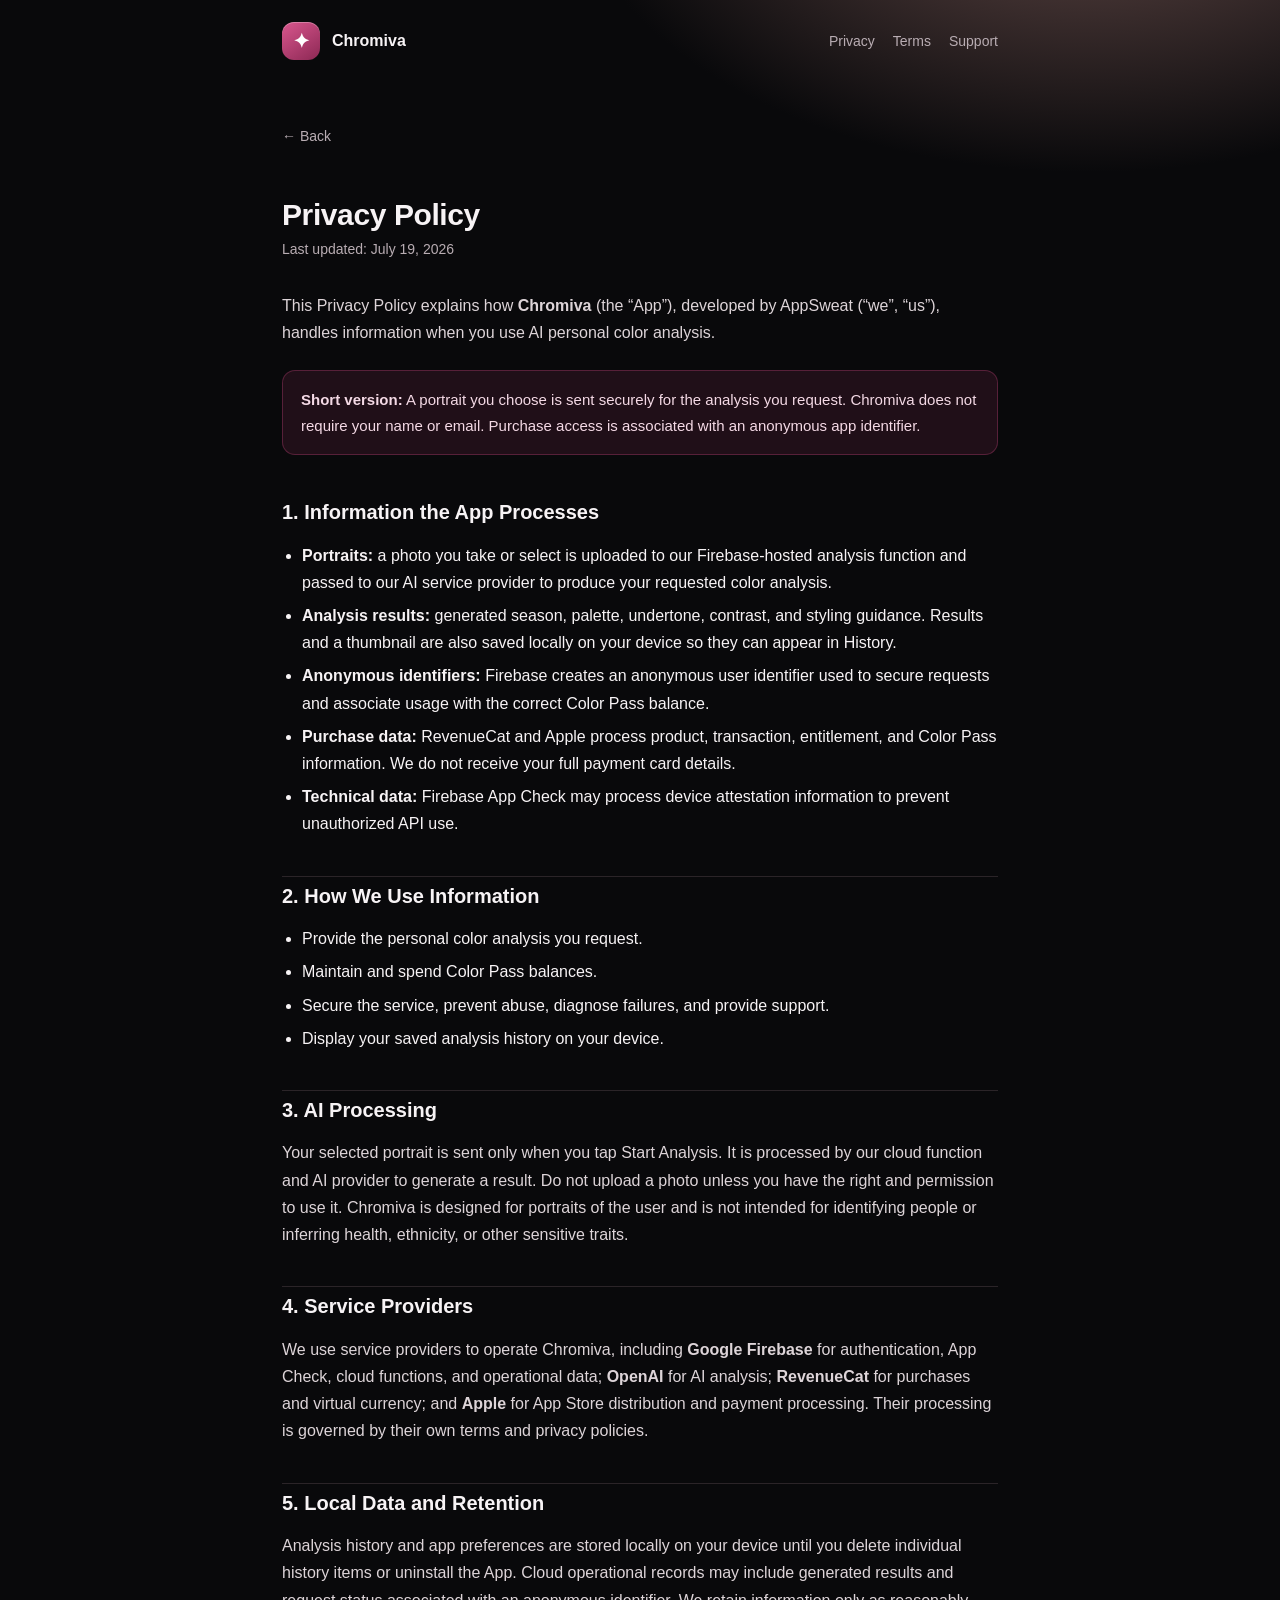
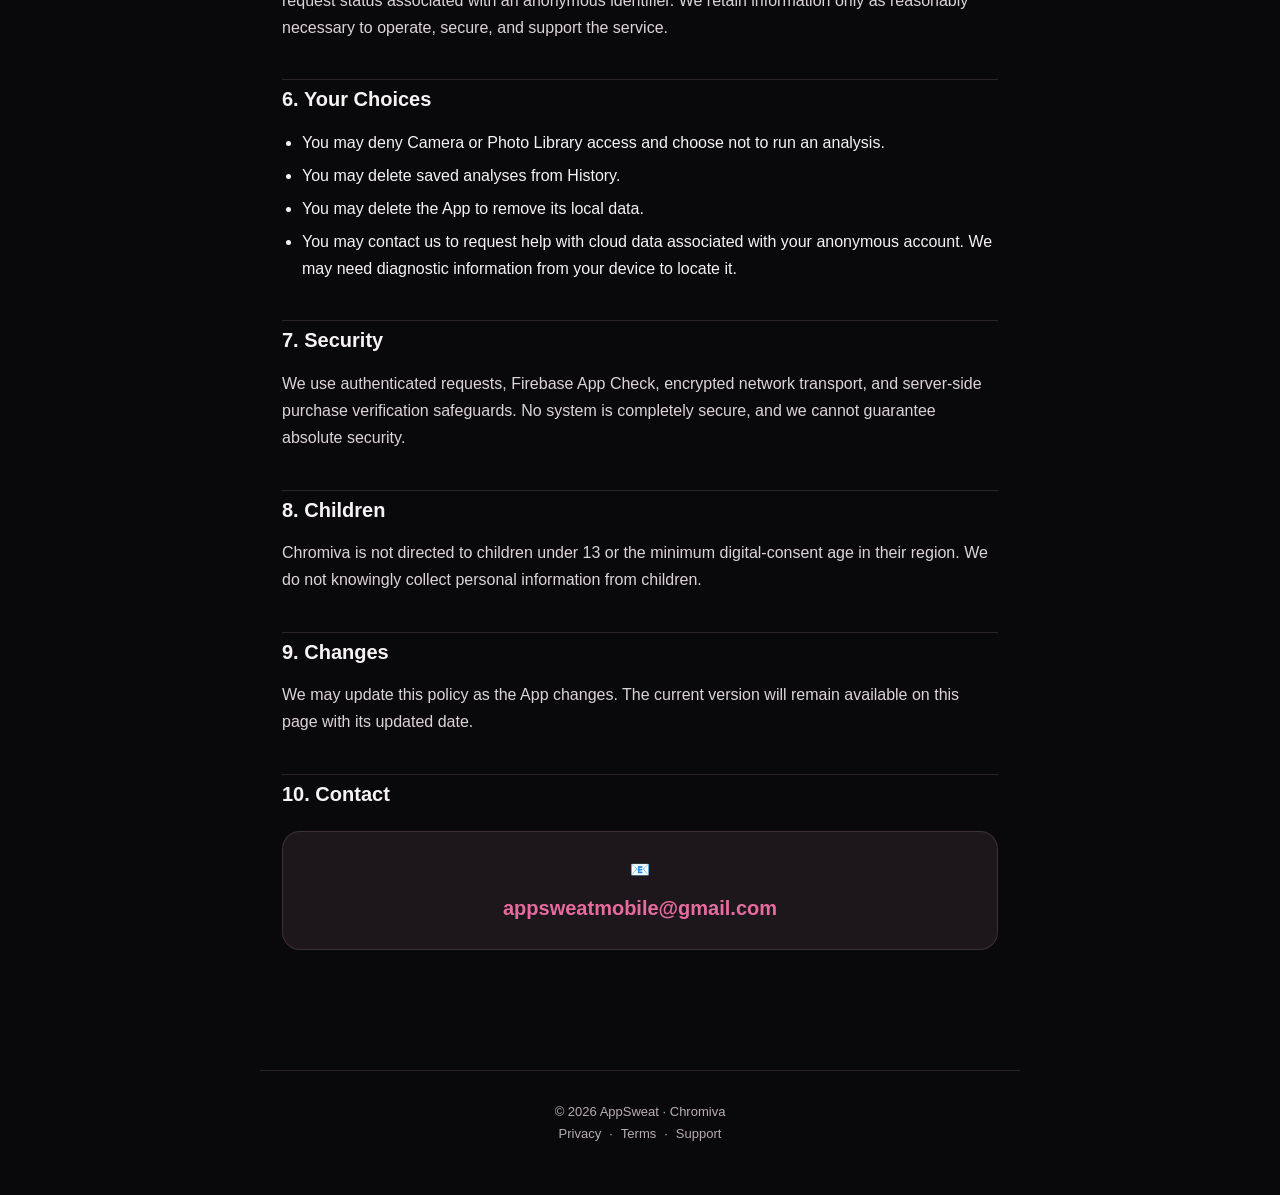
==== privacy.html @ e36d7033 "Add Chromiva legal and support site" ====
<!doctype html><html lang="en"><head><meta charset="utf-8"><meta name="viewport" content="width=device-width,initial-scale=1"><title>Privacy Policy — Chromiva</title><meta name="description" content="Privacy Policy for Chromiva AI Color Analysis."><link rel="stylesheet" href="style.css"></head><body>
<header class="topbar"><a class="brand" href="index.html"><span class="logo">✦</span><span>Chromiva</span></a><nav class="nav"><a href="privacy.html">Privacy</a><a href="terms.html">Terms</a><a href="support.html">Support</a></nav></header>
<main class="wrap doc"><a class="back" href="index.html">← Back</a><h1>Privacy Policy</h1><div class="updated">Last updated: July 19, 2026</div>
<p>This Privacy Policy explains how <strong>Chromiva</strong> (the “App”), developed by AppSweat (“we”, “us”), handles information when you use AI personal color analysis.</p>
<div class="callout"><strong>Short version:</strong> A portrait you choose is sent securely for the analysis you request. Chromiva does not require your name or email. Purchase access is associated with an anonymous app identifier.</div>
<h2>1. Information the App Processes</h2><ul><li><strong>Portraits:</strong> a photo you take or select is uploaded to our Firebase-hosted analysis function and passed to our AI service provider to produce your requested color analysis.</li><li><strong>Analysis results:</strong> generated season, palette, undertone, contrast, and styling guidance. Results and a thumbnail are also saved locally on your device so they can appear in History.</li><li><strong>Anonymous identifiers:</strong> Firebase creates an anonymous user identifier used to secure requests and associate usage with the correct Color Pass balance.</li><li><strong>Purchase data:</strong> RevenueCat and Apple process product, transaction, entitlement, and Color Pass information. We do not receive your full payment card details.</li><li><strong>Technical data:</strong> Firebase App Check may process device attestation information to prevent unauthorized API use.</li></ul>
<h2>2. How We Use Information</h2><ul><li>Provide the personal color analysis you request.</li><li>Maintain and spend Color Pass balances.</li><li>Secure the service, prevent abuse, diagnose failures, and provide support.</li><li>Display your saved analysis history on your device.</li></ul>
<h2>3. AI Processing</h2><p>Your selected portrait is sent only when you tap Start Analysis. It is processed by our cloud function and AI provider to generate a result. Do not upload a photo unless you have the right and permission to use it. Chromiva is designed for portraits of the user and is not intended for identifying people or inferring health, ethnicity, or other sensitive traits.</p>
<h2>4. Service Providers</h2><p>We use service providers to operate Chromiva, including <strong>Google Firebase</strong> for authentication, App Check, cloud functions, and operational data; <strong>OpenAI</strong> for AI analysis; <strong>RevenueCat</strong> for purchases and virtual currency; and <strong>Apple</strong> for App Store distribution and payment processing. Their processing is governed by their own terms and privacy policies.</p>
<h2>5. Local Data and Retention</h2><p>Analysis history and app preferences are stored locally on your device until you delete individual history items or uninstall the App. Cloud operational records may include generated results and request status associated with an anonymous identifier. We retain information only as reasonably necessary to operate, secure, and support the service.</p>
<h2>6. Your Choices</h2><ul><li>You may deny Camera or Photo Library access and choose not to run an analysis.</li><li>You may delete saved analyses from History.</li><li>You may delete the App to remove its local data.</li><li>You may contact us to request help with cloud data associated with your anonymous account. We may need diagnostic information from your device to locate it.</li></ul>
<h2>7. Security</h2><p>We use authenticated requests, Firebase App Check, encrypted network transport, and server-side purchase verification safeguards. No system is completely secure, and we cannot guarantee absolute security.</p>
<h2>8. Children</h2><p>Chromiva is not directed to children under 13 or the minimum digital-consent age in their region. We do not knowingly collect personal information from children.</p>
<h2>9. Changes</h2><p>We may update this policy as the App changes. The current version will remain available on this page with its updated date.</p>
<h2>10. Contact</h2><div class="contact-box"><div>📧</div><a class="mail" href="mailto:appsweatmobile@gmail.com?subject=Chromiva%20Privacy">appsweatmobile@gmail.com</a></div></main>
<footer><div>© <span id="y"></span> AppSweat · Chromiva</div><div><a href="privacy.html">Privacy</a>·<a href="terms.html">Terms</a>·<a href="support.html">Support</a></div></footer><script>document.getElementById('y').textContent=new Date().getFullYear()</script></body></html>
---- style.css ----
:root {
  --bg: #09090b;
  --bg-soft: #171114;
  --card: rgba(35, 27, 31, 0.82);
  --text: #f7f3f5;
  --muted: #b9adb3;
  --accent: #bd3f76;
  --accent-soft: rgba(189, 63, 118, 0.13);
  --border: rgba(235, 190, 209, 0.15);
  --radius: 18px;
}
* { box-sizing: border-box; }
html { scroll-behavior: smooth; }
body {
  margin: 0;
  font-family: -apple-system, BlinkMacSystemFont, "Segoe UI", Roboto, Helvetica, Arial, sans-serif;
  background: radial-gradient(1000px 600px at 85% -5%, #684d4b 0%, var(--bg) 52%);
  color: var(--text);
  line-height: 1.7;
  -webkit-font-smoothing: antialiased;
}
a { color: #e86b9f; text-decoration: none; }
a:hover { text-decoration: underline; }
.wrap { max-width: 760px; margin: 0 auto; padding: 40px 22px 80px; }
.topbar { display: flex; align-items: center; justify-content: space-between; padding: 22px; max-width: 760px; margin: 0 auto; }
.brand { display: flex; align-items: center; gap: 12px; font-weight: 700; color: var(--text); }
.brand:hover { text-decoration: none; }
.logo { width: 38px; height: 38px; border-radius: 12px; background: linear-gradient(145deg, #d9578e, #8c2854); display: grid; place-items: center; font-size: 20px; font-weight: 800; color: #fff; box-shadow: inset 0 1px rgba(255,255,255,.28); }
.nav a { color: var(--muted); margin-left: 18px; font-size: 14px; font-weight: 500; }
.nav a:hover { color: var(--text); text-decoration: none; }
.hero { text-align: center; padding: 60px 0 30px; }
.hero h1 { font-size: 42px; margin: 18px 0 10px; letter-spacing: -.7px; }
.hero p { color: var(--muted); font-size: 18px; max-width: 560px; margin: 0 auto; }
.hero .logo { width: 74px; height: 74px; border-radius: 22px; font-size: 36px; margin: 0 auto; }
.cards { display: grid; grid-template-columns: 1fr; gap: 16px; margin-top: 44px; }
@media (min-width: 640px) { .cards { grid-template-columns: repeat(3, 1fr); } }
.card { display: block; background: var(--card); backdrop-filter: blur(20px); border: 1px solid var(--border); border-radius: var(--radius); padding: 22px; transition: transform .15s ease, border-color .15s ease; }
.card:hover { transform: translateY(-3px); border-color: var(--accent); text-decoration: none; }
.card .ico { font-size: 26px; }
.card h3 { margin: 12px 0 6px; color: var(--text); font-size: 17px; }
.card p { margin: 0; color: var(--muted); font-size: 14px; }
h1, h2, h3 { line-height: 1.3; }
.doc h1 { font-size: 30px; margin-bottom: 4px; letter-spacing: -.4px; }
.updated { color: var(--muted); font-size: 14px; margin-bottom: 30px; }
.doc h2 { font-size: 20px; margin-top: 38px; padding-top: 6px; border-top: 1px solid var(--border); }
.doc h2:first-of-type { border-top: none; }
.doc ul { padding-left: 20px; }
.doc li { margin: 6px 0; }
.doc p { color: #ddd4d8; }
.callout { background: var(--accent-soft); border: 1px solid rgba(189,63,118,.35); border-radius: 13px; padding: 16px 18px; margin: 24px 0; color: #f4d9e5; font-size: 15px; }
.back { display: inline-block; margin-bottom: 26px; color: var(--muted); font-size: 14px; }
.contact-box { background: var(--card); border: 1px solid var(--border); border-radius: var(--radius); padding: 24px; margin-top: 24px; text-align: center; }
.contact-box .mail { font-size: 20px; font-weight: 600; display: inline-block; margin-top: 8px; }
footer { text-align: center; color: var(--muted); font-size: 13px; padding: 30px 22px 50px; border-top: 1px solid var(--border); max-width: 760px; margin: 40px auto 0; }
footer a { color: var(--muted); margin: 0 8px; }
@media (max-width: 520px) { .nav { display: none; } .hero { padding-top: 34px; } }
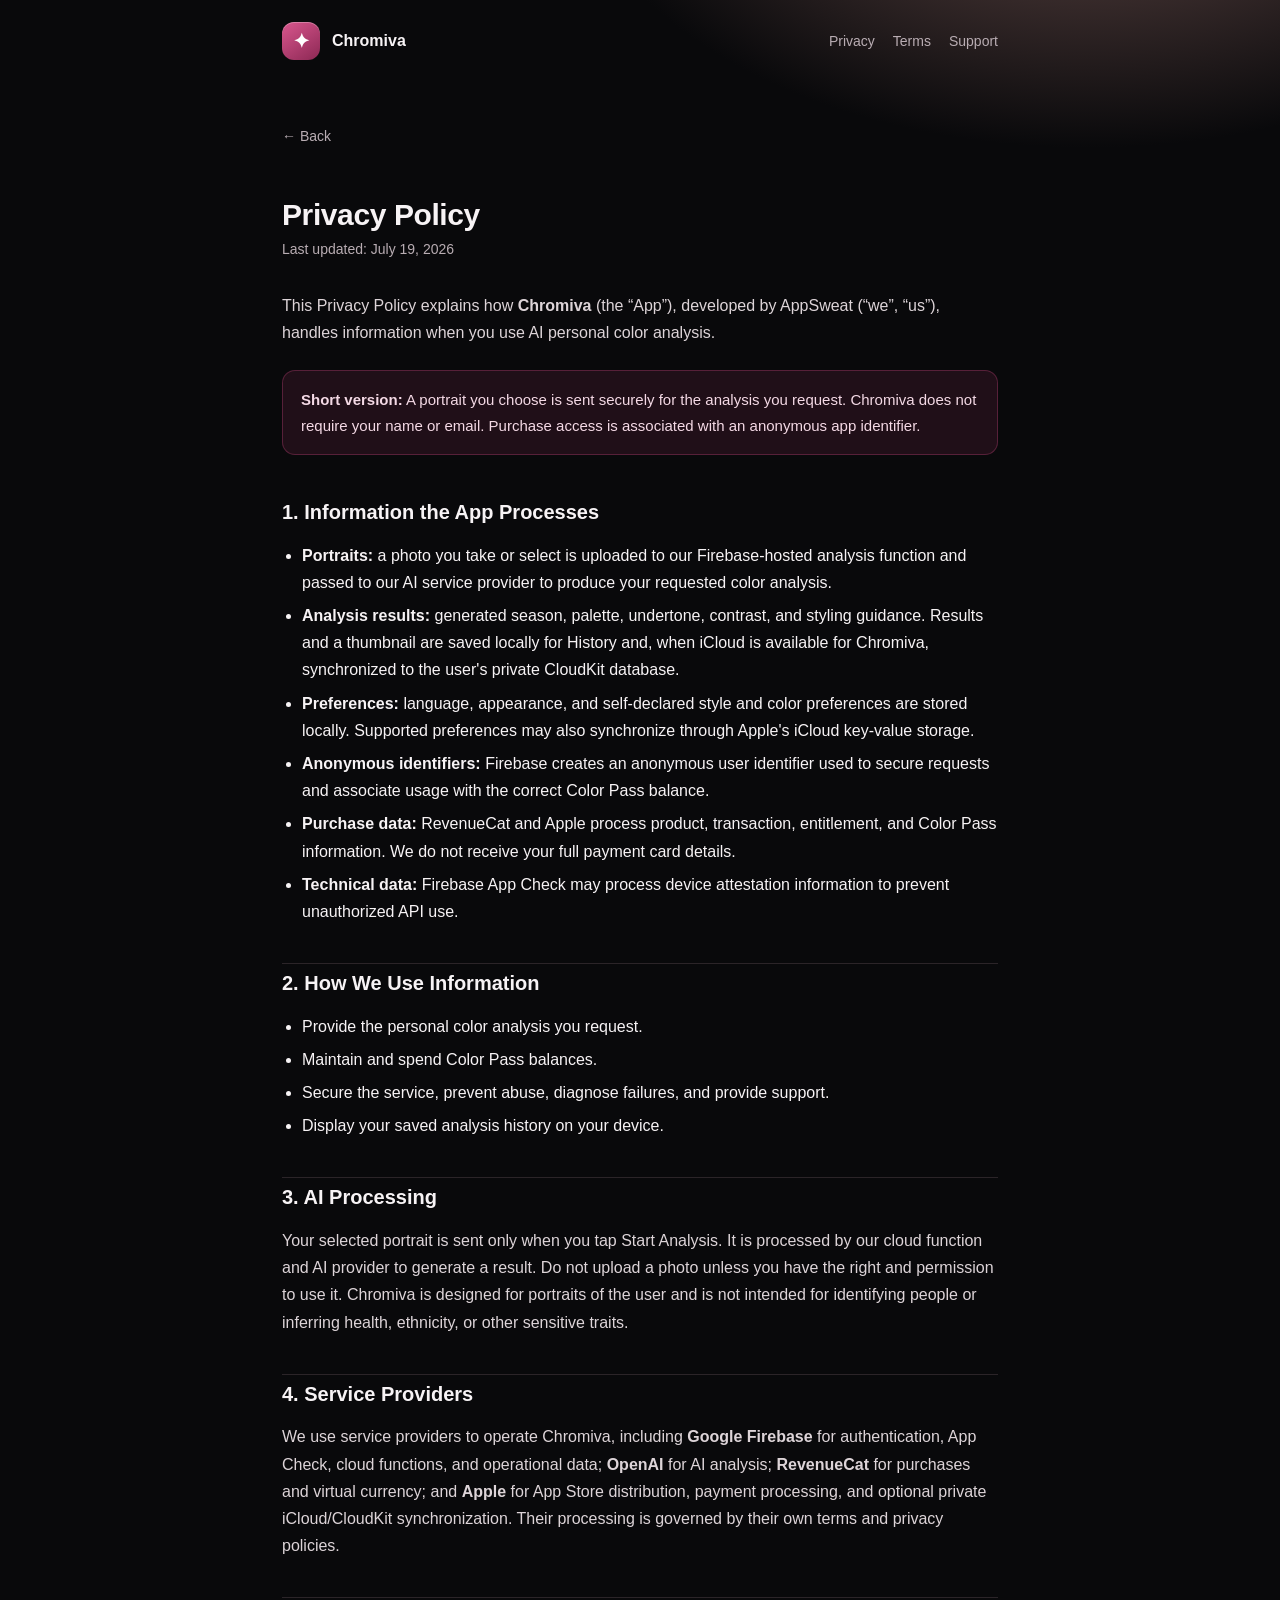
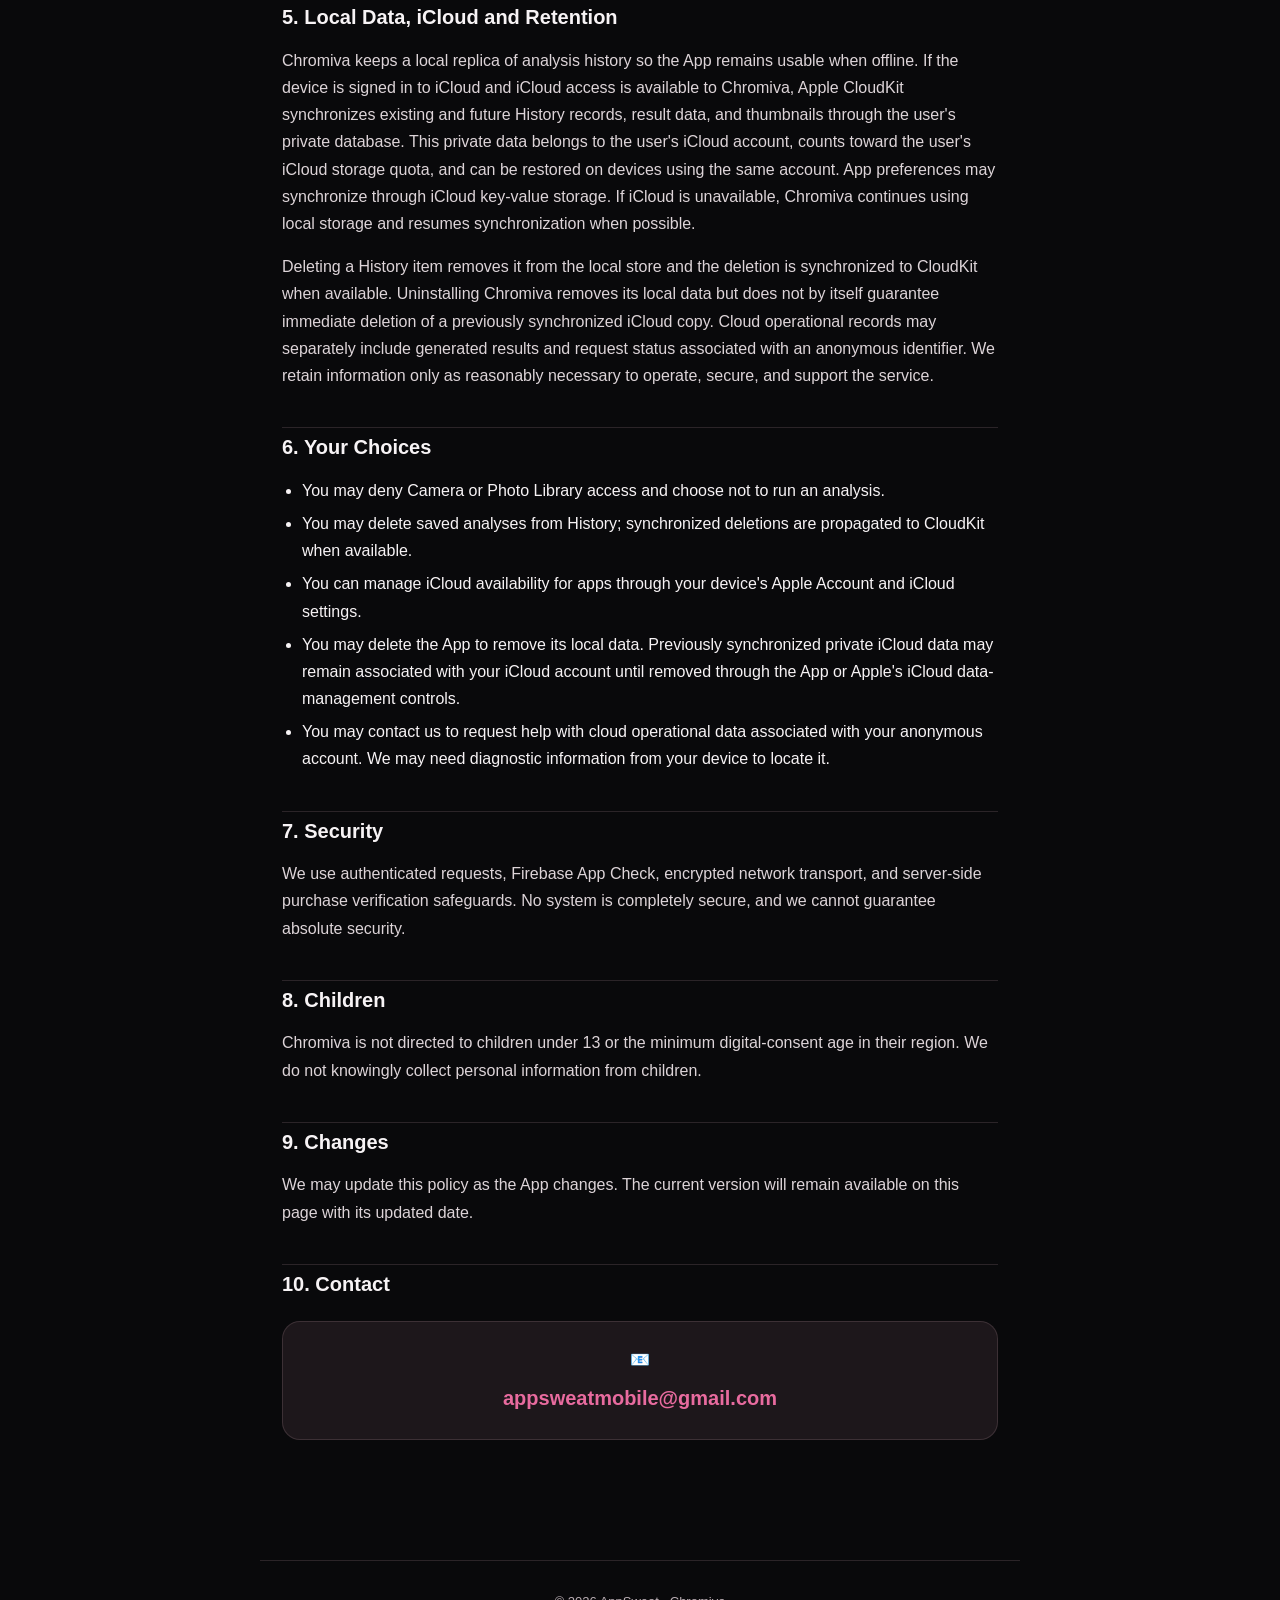
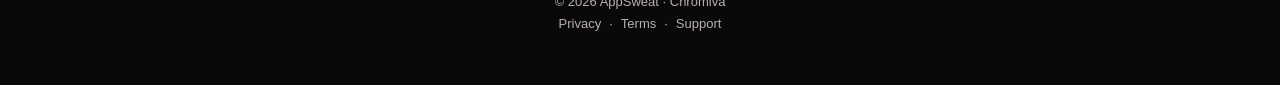
==== commit 28e05c5a: "docs: disclose private iCloud sync" ====
--- a/privacy.html
+++ b/privacy.html
@@ -3,15 +3,14 @@
 <main class="wrap doc"><a class="back" href="index.html">← Back</a><h1>Privacy Policy</h1><div class="updated">Last updated: July 19, 2026</div>
 <p>This Privacy Policy explains how <strong>Chromiva</strong> (the “App”), developed by AppSweat (“we”, “us”), handles information when you use AI personal color analysis.</p>
 <div class="callout"><strong>Short version:</strong> A portrait you choose is sent securely for the analysis you request. Chromiva does not require your name or email. Purchase access is associated with an anonymous app identifier.</div>
-<h2>1. Information the App Processes</h2><ul><li><strong>Portraits:</strong> a photo you take or select is uploaded to our Firebase-hosted analysis function and passed to our AI service provider to produce your requested color analysis.</li><li><strong>Analysis results:</strong> generated season, palette, undertone, contrast, and styling guidance. Results and a thumbnail are also saved locally on your device so they can appear in History.</li><li><strong>Anonymous identifiers:</strong> Firebase creates an anonymous user identifier used to secure requests and associate usage with the correct Color Pass balance.</li><li><strong>Purchase data:</strong> RevenueCat and Apple process product, transaction, entitlement, and Color Pass information. We do not receive your full payment card details.</li><li><strong>Technical data:</strong> Firebase App Check may process device attestation information to prevent unauthorized API use.</li></ul>
+<h2>1. Information the App Processes</h2><ul><li><strong>Portraits:</strong> a photo you take or select is uploaded to our Firebase-hosted analysis function and passed to our AI service provider to produce your requested color analysis.</li><li><strong>Analysis results:</strong> generated season, palette, undertone, contrast, and styling guidance. Results and a thumbnail are saved locally for History and, when iCloud is available for Chromiva, synchronized to the user's private CloudKit database.</li><li><strong>Preferences:</strong> language, appearance, and self-declared style and color preferences are stored locally. Supported preferences may also synchronize through Apple's iCloud key-value storage.</li><li><strong>Anonymous identifiers:</strong> Firebase creates an anonymous user identifier used to secure requests and associate usage with the correct Color Pass balance.</li><li><strong>Purchase data:</strong> RevenueCat and Apple process product, transaction, entitlement, and Color Pass information. We do not receive your full payment card details.</li><li><strong>Technical data:</strong> Firebase App Check may process device attestation information to prevent unauthorized API use.</li></ul>
 <h2>2. How We Use Information</h2><ul><li>Provide the personal color analysis you request.</li><li>Maintain and spend Color Pass balances.</li><li>Secure the service, prevent abuse, diagnose failures, and provide support.</li><li>Display your saved analysis history on your device.</li></ul>
 <h2>3. AI Processing</h2><p>Your selected portrait is sent only when you tap Start Analysis. It is processed by our cloud function and AI provider to generate a result. Do not upload a photo unless you have the right and permission to use it. Chromiva is designed for portraits of the user and is not intended for identifying people or inferring health, ethnicity, or other sensitive traits.</p>
-<h2>4. Service Providers</h2><p>We use service providers to operate Chromiva, including <strong>Google Firebase</strong> for authentication, App Check, cloud functions, and operational data; <strong>OpenAI</strong> for AI analysis; <strong>RevenueCat</strong> for purchases and virtual currency; and <strong>Apple</strong> for App Store distribution and payment processing. Their processing is governed by their own terms and privacy policies.</p>
-<h2>5. Local Data and Retention</h2><p>Analysis history and app preferences are stored locally on your device until you delete individual history items or uninstall the App. Cloud operational records may include generated results and request status associated with an anonymous identifier. We retain information only as reasonably necessary to operate, secure, and support the service.</p>
-<h2>6. Your Choices</h2><ul><li>You may deny Camera or Photo Library access and choose not to run an analysis.</li><li>You may delete saved analyses from History.</li><li>You may delete the App to remove its local data.</li><li>You may contact us to request help with cloud data associated with your anonymous account. We may need diagnostic information from your device to locate it.</li></ul>
+<h2>4. Service Providers</h2><p>We use service providers to operate Chromiva, including <strong>Google Firebase</strong> for authentication, App Check, cloud functions, and operational data; <strong>OpenAI</strong> for AI analysis; <strong>RevenueCat</strong> for purchases and virtual currency; and <strong>Apple</strong> for App Store distribution, payment processing, and optional private iCloud/CloudKit synchronization. Their processing is governed by their own terms and privacy policies.</p>
+<h2>5. Local Data, iCloud and Retention</h2><p>Chromiva keeps a local replica of analysis history so the App remains usable when offline. If the device is signed in to iCloud and iCloud access is available to Chromiva, Apple CloudKit synchronizes existing and future History records, result data, and thumbnails through the user's private database. This private data belongs to the user's iCloud account, counts toward the user's iCloud storage quota, and can be restored on devices using the same account. App preferences may synchronize through iCloud key-value storage. If iCloud is unavailable, Chromiva continues using local storage and resumes synchronization when possible.</p><p>Deleting a History item removes it from the local store and the deletion is synchronized to CloudKit when available. Uninstalling Chromiva removes its local data but does not by itself guarantee immediate deletion of a previously synchronized iCloud copy. Cloud operational records may separately include generated results and request status associated with an anonymous identifier. We retain information only as reasonably necessary to operate, secure, and support the service.</p>
+<h2>6. Your Choices</h2><ul><li>You may deny Camera or Photo Library access and choose not to run an analysis.</li><li>You may delete saved analyses from History; synchronized deletions are propagated to CloudKit when available.</li><li>You can manage iCloud availability for apps through your device's Apple Account and iCloud settings.</li><li>You may delete the App to remove its local data. Previously synchronized private iCloud data may remain associated with your iCloud account until removed through the App or Apple's iCloud data-management controls.</li><li>You may contact us to request help with cloud operational data associated with your anonymous account. We may need diagnostic information from your device to locate it.</li></ul>
 <h2>7. Security</h2><p>We use authenticated requests, Firebase App Check, encrypted network transport, and server-side purchase verification safeguards. No system is completely secure, and we cannot guarantee absolute security.</p>
 <h2>8. Children</h2><p>Chromiva is not directed to children under 13 or the minimum digital-consent age in their region. We do not knowingly collect personal information from children.</p>
 <h2>9. Changes</h2><p>We may update this policy as the App changes. The current version will remain available on this page with its updated date.</p>
 <h2>10. Contact</h2><div class="contact-box"><div>📧</div><a class="mail" href="mailto:appsweatmobile@gmail.com?subject=Chromiva%20Privacy">appsweatmobile@gmail.com</a></div></main>
 <footer><div>© <span id="y"></span> AppSweat · Chromiva</div><div><a href="privacy.html">Privacy</a>·<a href="terms.html">Terms</a>·<a href="support.html">Support</a></div></footer><script>document.getElementById('y').textContent=new Date().getFullYear()</script></body></html>
-
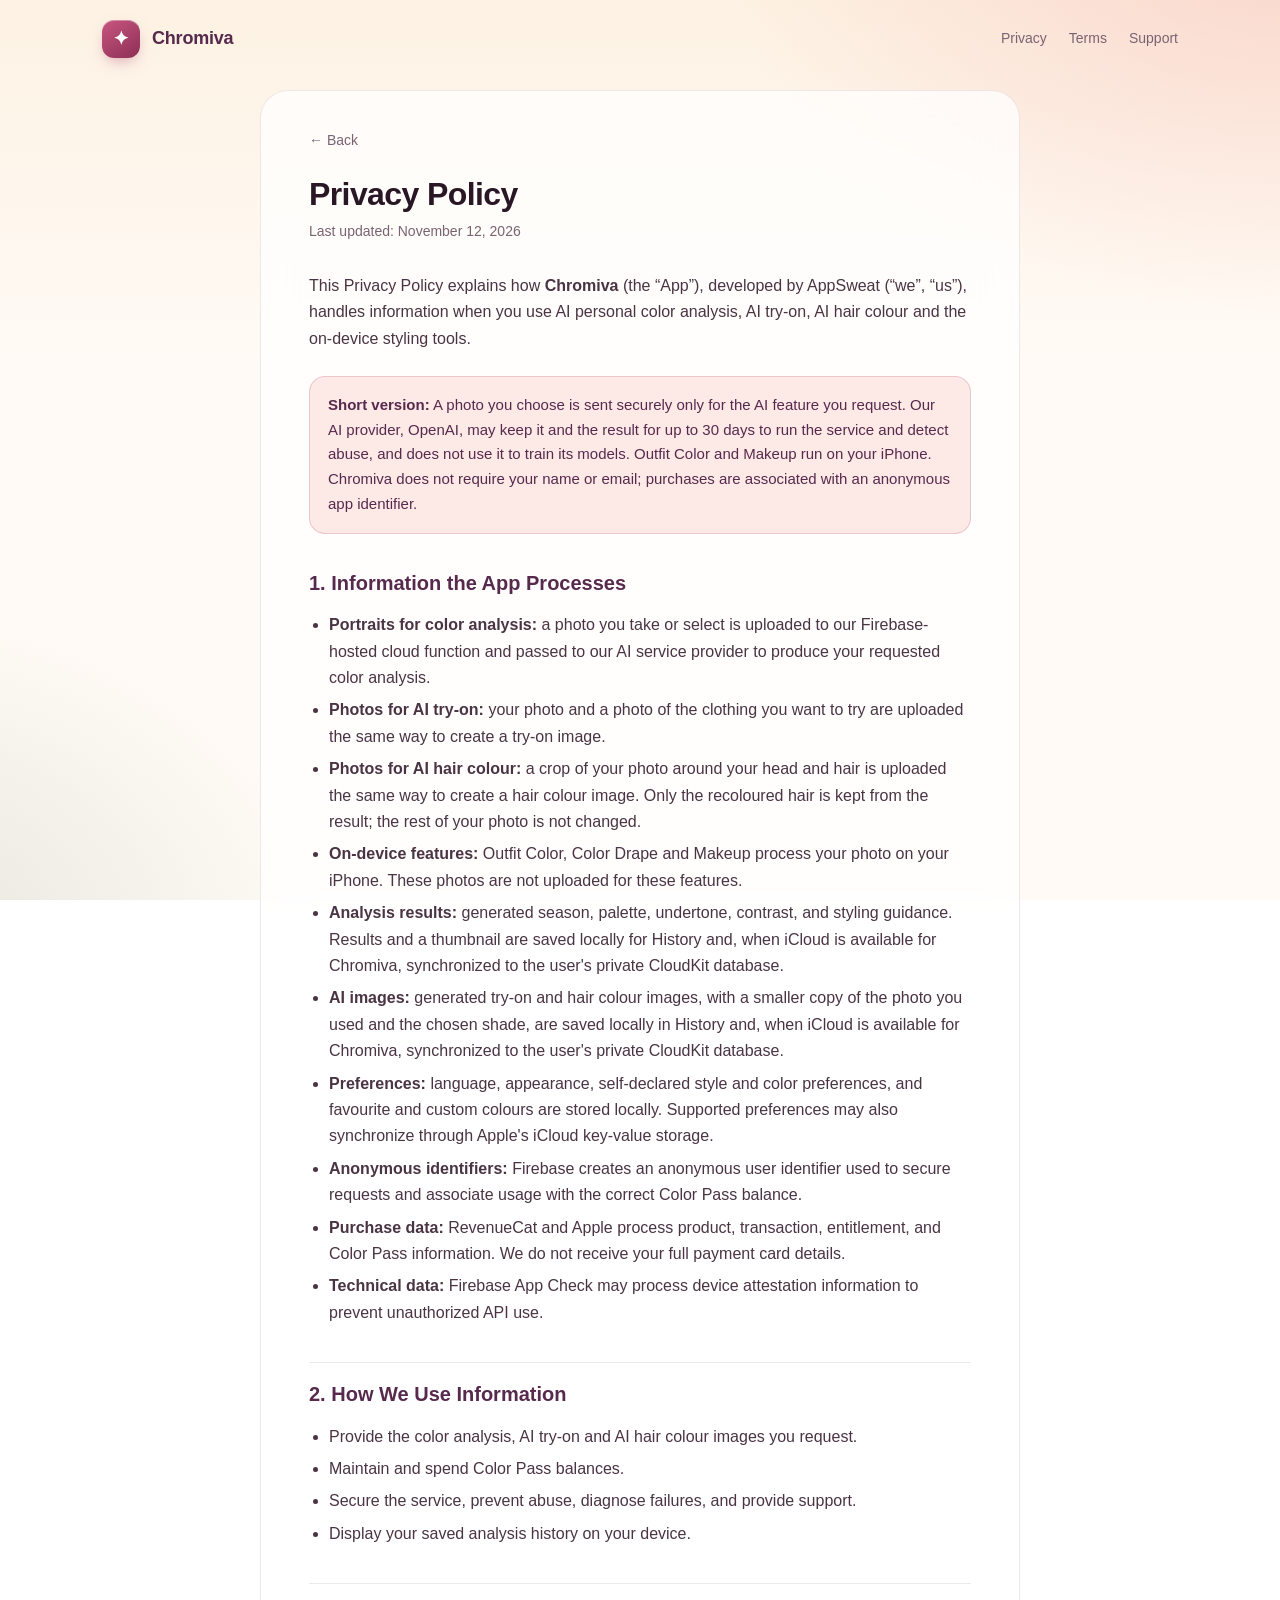
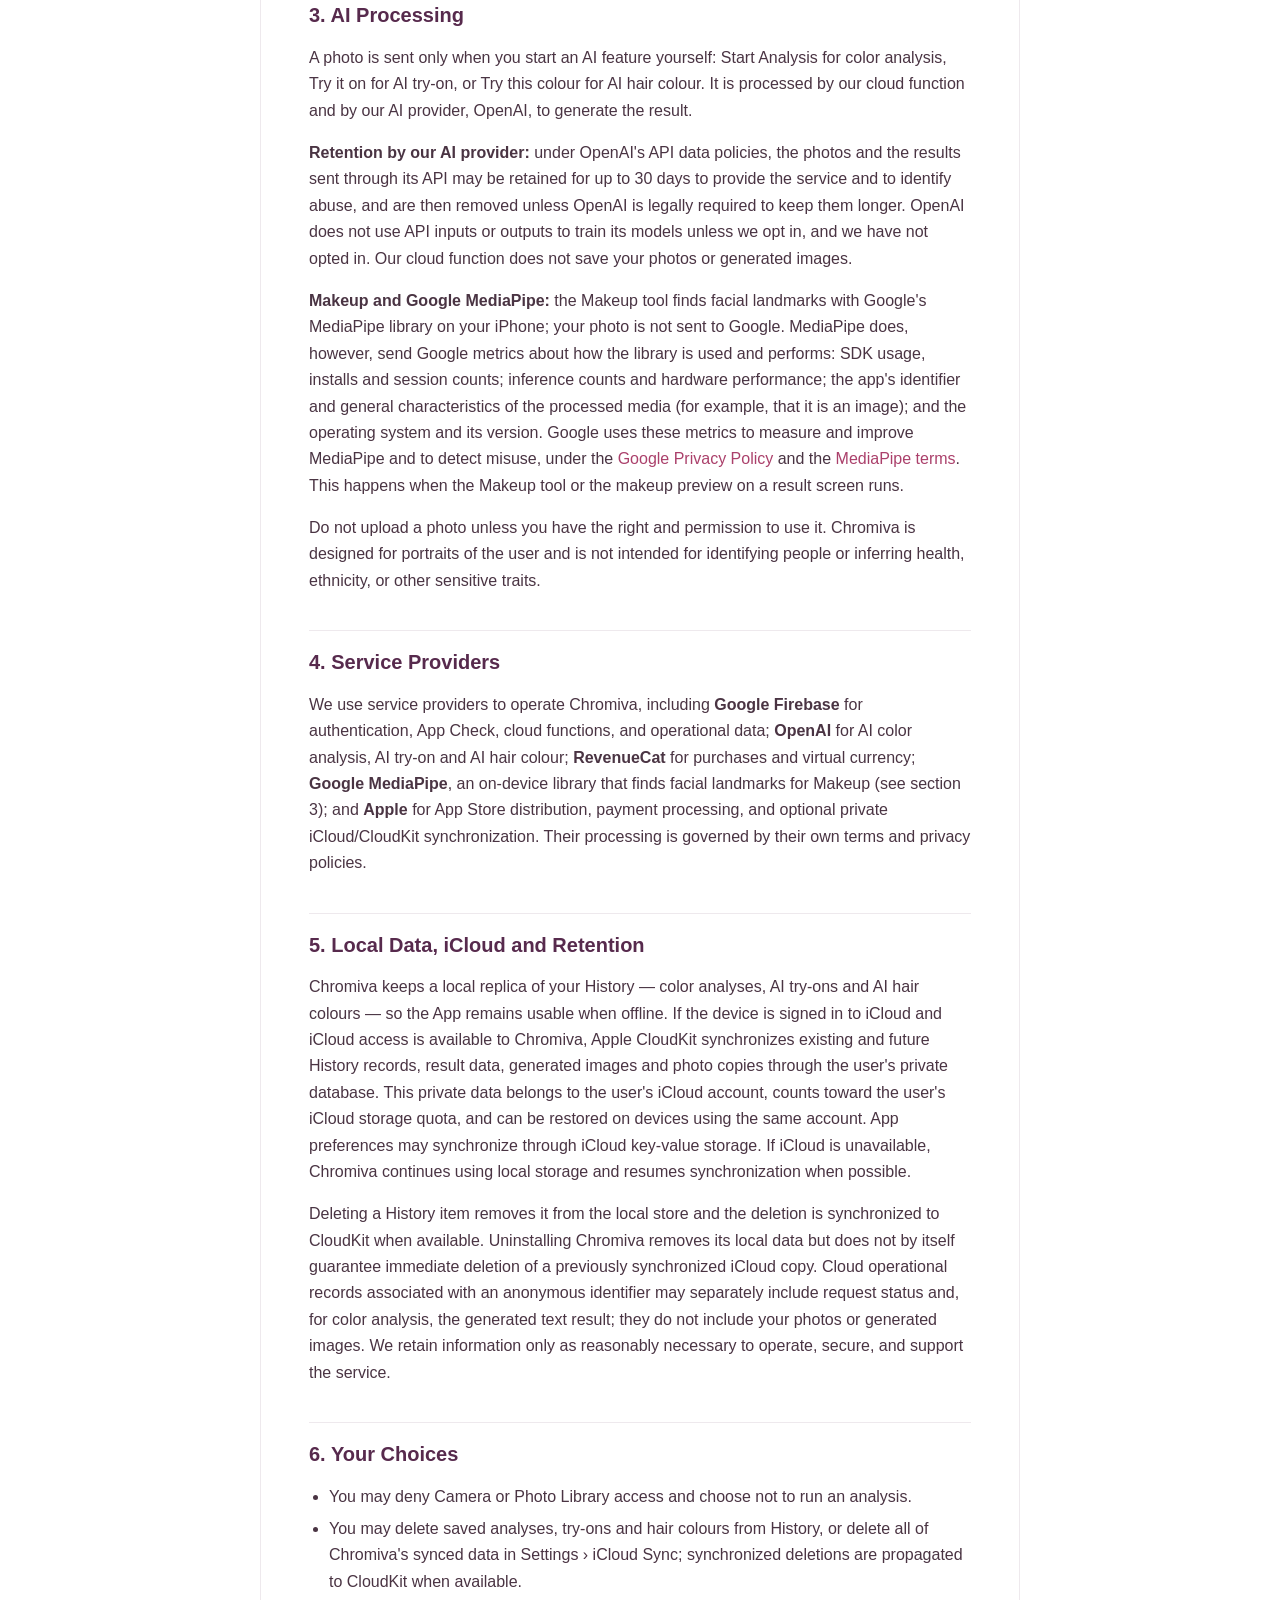
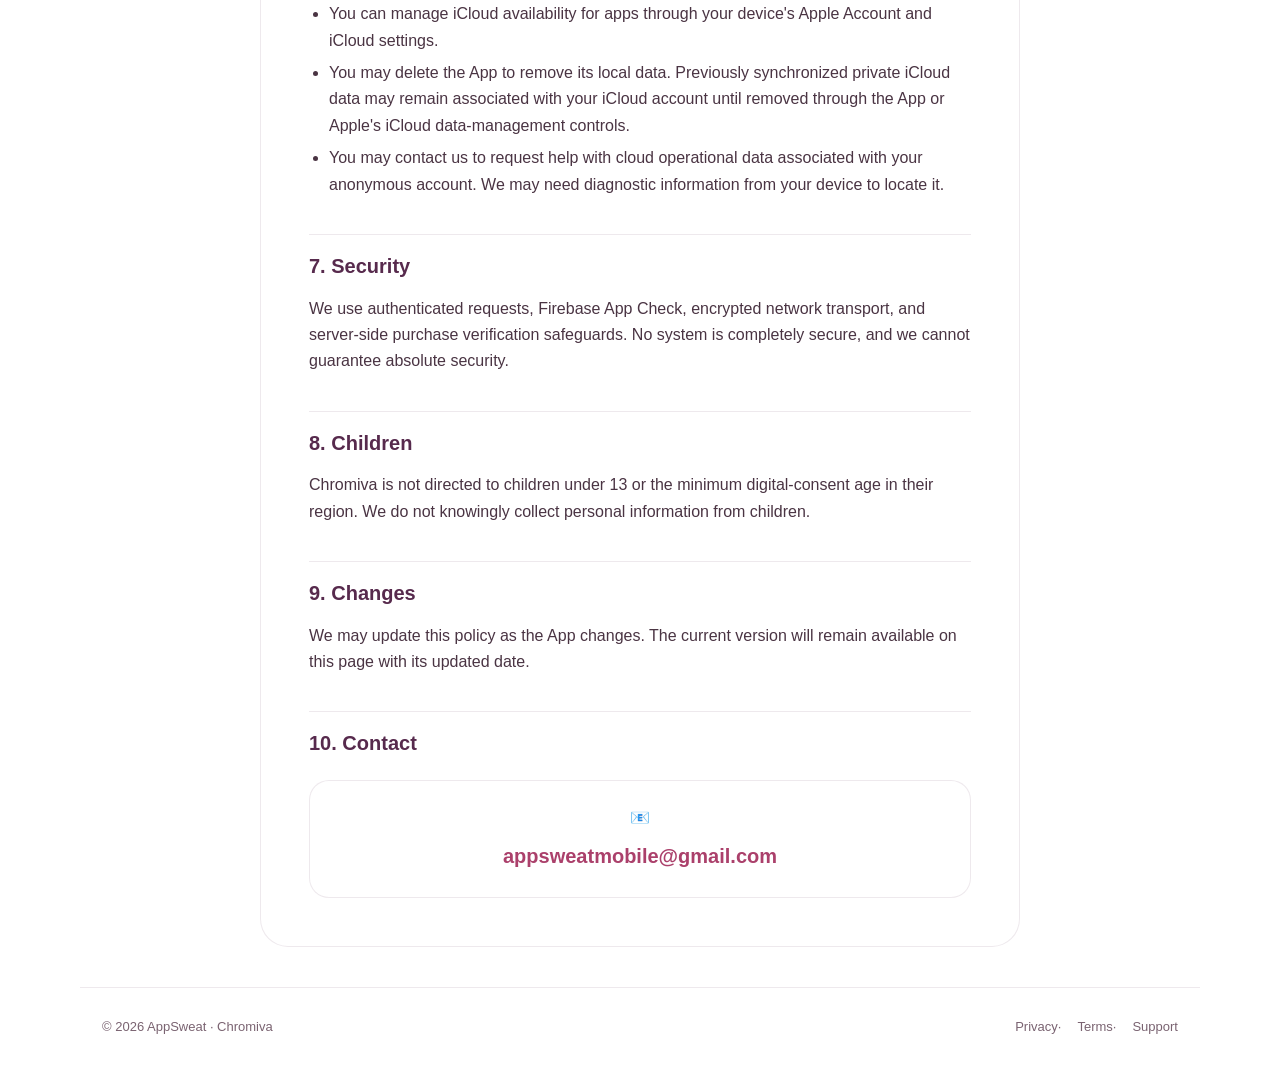
==== commit dd6e4012: "Redesign site with light theme and app screenshots Home page now showcases the 8 App Store screensho" ====
--- a/privacy.html
+++ b/privacy.html
@@ -1,14 +1,14 @@
-<!doctype html><html lang="en"><head><meta charset="utf-8"><meta name="viewport" content="width=device-width,initial-scale=1"><title>Privacy Policy — Chromiva</title><meta name="description" content="Privacy Policy for Chromiva AI Color Analysis."><link rel="stylesheet" href="style.css"></head><body>
+<!doctype html><html lang="en"><head><meta charset="utf-8"><meta name="viewport" content="width=device-width,initial-scale=1"><title>Privacy Policy — Chromiva</title><meta name="description" content="Privacy Policy for Chromiva AI Color Analysis, AI try-on and AI hair colour."><link rel="stylesheet" href="style.css"></head><body>
 <header class="topbar"><a class="brand" href="index.html"><span class="logo">✦</span><span>Chromiva</span></a><nav class="nav"><a href="privacy.html">Privacy</a><a href="terms.html">Terms</a><a href="support.html">Support</a></nav></header>
-<main class="wrap doc"><a class="back" href="index.html">← Back</a><h1>Privacy Policy</h1><div class="updated">Last updated: July 19, 2026</div>
-<p>This Privacy Policy explains how <strong>Chromiva</strong> (the “App”), developed by AppSweat (“we”, “us”), handles information when you use AI personal color analysis.</p>
-<div class="callout"><strong>Short version:</strong> A portrait you choose is sent securely for the analysis you request. Chromiva does not require your name or email. Purchase access is associated with an anonymous app identifier.</div>
-<h2>1. Information the App Processes</h2><ul><li><strong>Portraits:</strong> a photo you take or select is uploaded to our Firebase-hosted analysis function and passed to our AI service provider to produce your requested color analysis.</li><li><strong>Analysis results:</strong> generated season, palette, undertone, contrast, and styling guidance. Results and a thumbnail are saved locally for History and, when iCloud is available for Chromiva, synchronized to the user's private CloudKit database.</li><li><strong>Preferences:</strong> language, appearance, and self-declared style and color preferences are stored locally. Supported preferences may also synchronize through Apple's iCloud key-value storage.</li><li><strong>Anonymous identifiers:</strong> Firebase creates an anonymous user identifier used to secure requests and associate usage with the correct Color Pass balance.</li><li><strong>Purchase data:</strong> RevenueCat and Apple process product, transaction, entitlement, and Color Pass information. We do not receive your full payment card details.</li><li><strong>Technical data:</strong> Firebase App Check may process device attestation information to prevent unauthorized API use.</li></ul>
-<h2>2. How We Use Information</h2><ul><li>Provide the personal color analysis you request.</li><li>Maintain and spend Color Pass balances.</li><li>Secure the service, prevent abuse, diagnose failures, and provide support.</li><li>Display your saved analysis history on your device.</li></ul>
-<h2>3. AI Processing</h2><p>Your selected portrait is sent only when you tap Start Analysis. It is processed by our cloud function and AI provider to generate a result. Do not upload a photo unless you have the right and permission to use it. Chromiva is designed for portraits of the user and is not intended for identifying people or inferring health, ethnicity, or other sensitive traits.</p>
-<h2>4. Service Providers</h2><p>We use service providers to operate Chromiva, including <strong>Google Firebase</strong> for authentication, App Check, cloud functions, and operational data; <strong>OpenAI</strong> for AI analysis; <strong>RevenueCat</strong> for purchases and virtual currency; and <strong>Apple</strong> for App Store distribution, payment processing, and optional private iCloud/CloudKit synchronization. Their processing is governed by their own terms and privacy policies.</p>
-<h2>5. Local Data, iCloud and Retention</h2><p>Chromiva keeps a local replica of analysis history so the App remains usable when offline. If the device is signed in to iCloud and iCloud access is available to Chromiva, Apple CloudKit synchronizes existing and future History records, result data, and thumbnails through the user's private database. This private data belongs to the user's iCloud account, counts toward the user's iCloud storage quota, and can be restored on devices using the same account. App preferences may synchronize through iCloud key-value storage. If iCloud is unavailable, Chromiva continues using local storage and resumes synchronization when possible.</p><p>Deleting a History item removes it from the local store and the deletion is synchronized to CloudKit when available. Uninstalling Chromiva removes its local data but does not by itself guarantee immediate deletion of a previously synchronized iCloud copy. Cloud operational records may separately include generated results and request status associated with an anonymous identifier. We retain information only as reasonably necessary to operate, secure, and support the service.</p>
-<h2>6. Your Choices</h2><ul><li>You may deny Camera or Photo Library access and choose not to run an analysis.</li><li>You may delete saved analyses from History; synchronized deletions are propagated to CloudKit when available.</li><li>You can manage iCloud availability for apps through your device's Apple Account and iCloud settings.</li><li>You may delete the App to remove its local data. Previously synchronized private iCloud data may remain associated with your iCloud account until removed through the App or Apple's iCloud data-management controls.</li><li>You may contact us to request help with cloud operational data associated with your anonymous account. We may need diagnostic information from your device to locate it.</li></ul>
+<main class="wrap doc"><a class="back" href="index.html">← Back</a><h1>Privacy Policy</h1><div class="updated">Last updated: November 12, 2026</div>
+<p>This Privacy Policy explains how <strong>Chromiva</strong> (the “App”), developed by AppSweat (“we”, “us”), handles information when you use AI personal color analysis, AI try-on, AI hair colour and the on-device styling tools.</p>
+<div class="callout"><strong>Short version:</strong> A photo you choose is sent securely only for the AI feature you request. Our AI provider, OpenAI, may keep it and the result for up to 30 days to run the service and detect abuse, and does not use it to train its models. Outfit Color and Makeup run on your iPhone. Chromiva does not require your name or email; purchases are associated with an anonymous app identifier.</div>
+<h2>1. Information the App Processes</h2><ul><li><strong>Portraits for color analysis:</strong> a photo you take or select is uploaded to our Firebase-hosted cloud function and passed to our AI service provider to produce your requested color analysis.</li><li><strong>Photos for AI try-on:</strong> your photo and a photo of the clothing you want to try are uploaded the same way to create a try-on image.</li><li><strong>Photos for AI hair colour:</strong> a crop of your photo around your head and hair is uploaded the same way to create a hair colour image. Only the recoloured hair is kept from the result; the rest of your photo is not changed.</li><li><strong>On-device features:</strong> Outfit Color, Color Drape and Makeup process your photo on your iPhone. These photos are not uploaded for these features.</li><li><strong>Analysis results:</strong> generated season, palette, undertone, contrast, and styling guidance. Results and a thumbnail are saved locally for History and, when iCloud is available for Chromiva, synchronized to the user's private CloudKit database.</li><li><strong>AI images:</strong> generated try-on and hair colour images, with a smaller copy of the photo you used and the chosen shade, are saved locally in History and, when iCloud is available for Chromiva, synchronized to the user's private CloudKit database.</li><li><strong>Preferences:</strong> language, appearance, self-declared style and color preferences, and favourite and custom colours are stored locally. Supported preferences may also synchronize through Apple's iCloud key-value storage.</li><li><strong>Anonymous identifiers:</strong> Firebase creates an anonymous user identifier used to secure requests and associate usage with the correct Color Pass balance.</li><li><strong>Purchase data:</strong> RevenueCat and Apple process product, transaction, entitlement, and Color Pass information. We do not receive your full payment card details.</li><li><strong>Technical data:</strong> Firebase App Check may process device attestation information to prevent unauthorized API use.</li></ul>
+<h2>2. How We Use Information</h2><ul><li>Provide the color analysis, AI try-on and AI hair colour images you request.</li><li>Maintain and spend Color Pass balances.</li><li>Secure the service, prevent abuse, diagnose failures, and provide support.</li><li>Display your saved analysis history on your device.</li></ul>
+<h2>3. AI Processing</h2><p>A photo is sent only when you start an AI feature yourself: Start Analysis for color analysis, Try it on for AI try-on, or Try this colour for AI hair colour. It is processed by our cloud function and by our AI provider, OpenAI, to generate the result.</p><p><strong>Retention by our AI provider:</strong> under OpenAI's API data policies, the photos and the results sent through its API may be retained for up to 30 days to provide the service and to identify abuse, and are then removed unless OpenAI is legally required to keep them longer. OpenAI does not use API inputs or outputs to train its models unless we opt in, and we have not opted in. Our cloud function does not save your photos or generated images.</p><p><strong>Makeup and Google MediaPipe:</strong> the Makeup tool finds facial landmarks with Google's MediaPipe library on your iPhone; your photo is not sent to Google. MediaPipe does, however, send Google metrics about how the library is used and performs: SDK usage, installs and session counts; inference counts and hardware performance; the app's identifier and general characteristics of the processed media (for example, that it is an image); and the operating system and its version. Google uses these metrics to measure and improve MediaPipe and to detect misuse, under the <a href="https://policies.google.com/privacy">Google Privacy Policy</a> and the <a href="https://ai.google.dev/edge/mediapipe/legal/tos">MediaPipe terms</a>. This happens when the Makeup tool or the makeup preview on a result screen runs.</p><p> Do not upload a photo unless you have the right and permission to use it. Chromiva is designed for portraits of the user and is not intended for identifying people or inferring health, ethnicity, or other sensitive traits.</p>
+<h2>4. Service Providers</h2><p>We use service providers to operate Chromiva, including <strong>Google Firebase</strong> for authentication, App Check, cloud functions, and operational data; <strong>OpenAI</strong> for AI color analysis, AI try-on and AI hair colour; <strong>RevenueCat</strong> for purchases and virtual currency; <strong>Google MediaPipe</strong>, an on-device library that finds facial landmarks for Makeup (see section 3); and <strong>Apple</strong> for App Store distribution, payment processing, and optional private iCloud/CloudKit synchronization. Their processing is governed by their own terms and privacy policies.</p>
+<h2>5. Local Data, iCloud and Retention</h2><p>Chromiva keeps a local replica of your History — color analyses, AI try-ons and AI hair colours — so the App remains usable when offline. If the device is signed in to iCloud and iCloud access is available to Chromiva, Apple CloudKit synchronizes existing and future History records, result data, generated images and photo copies through the user's private database. This private data belongs to the user's iCloud account, counts toward the user's iCloud storage quota, and can be restored on devices using the same account. App preferences may synchronize through iCloud key-value storage. If iCloud is unavailable, Chromiva continues using local storage and resumes synchronization when possible.</p><p>Deleting a History item removes it from the local store and the deletion is synchronized to CloudKit when available. Uninstalling Chromiva removes its local data but does not by itself guarantee immediate deletion of a previously synchronized iCloud copy. Cloud operational records associated with an anonymous identifier may separately include request status and, for color analysis, the generated text result; they do not include your photos or generated images. We retain information only as reasonably necessary to operate, secure, and support the service.</p>
+<h2>6. Your Choices</h2><ul><li>You may deny Camera or Photo Library access and choose not to run an analysis.</li><li>You may delete saved analyses, try-ons and hair colours from History, or delete all of Chromiva's synced data in Settings › iCloud Sync; synchronized deletions are propagated to CloudKit when available.</li><li>You can manage iCloud availability for apps through your device's Apple Account and iCloud settings.</li><li>You may delete the App to remove its local data. Previously synchronized private iCloud data may remain associated with your iCloud account until removed through the App or Apple's iCloud data-management controls.</li><li>You may contact us to request help with cloud operational data associated with your anonymous account. We may need diagnostic information from your device to locate it.</li></ul>
 <h2>7. Security</h2><p>We use authenticated requests, Firebase App Check, encrypted network transport, and server-side purchase verification safeguards. No system is completely secure, and we cannot guarantee absolute security.</p>
 <h2>8. Children</h2><p>Chromiva is not directed to children under 13 or the minimum digital-consent age in their region. We do not knowingly collect personal information from children.</p>
 <h2>9. Changes</h2><p>We may update this policy as the App changes. The current version will remain available on this page with its updated date.</p>
--- a/style.css
+++ b/style.css
@@ -1,57 +1,140 @@
 :root {
-  --bg: #09090b;
-  --bg-soft: #171114;
-  --card: rgba(35, 27, 31, 0.82);
-  --text: #f7f3f5;
-  --muted: #b9adb3;
-  --accent: #bd3f76;
-  --accent-soft: rgba(189, 63, 118, 0.13);
-  --border: rgba(235, 190, 209, 0.15);
-  --radius: 18px;
+  --plum: #572a4d;
+  --berry: #ab406b;
+  --berry-deep: #8c2f56;
+  --blush: #f7bfb8;
+  --cream: #fdf2e3;
+  --sage: #809476;
+  --bg: #fffaf5;
+  --text: #2a1726;
+  --muted: #7a6371;
+  --card: rgba(255, 255, 255, 0.72);
+  --border: rgba(87, 42, 77, 0.10);
+  --shadow: 0 18px 50px -24px rgba(87, 42, 77, 0.35);
+  --radius: 28px;
+  --radius-sm: 20px;
 }
 * { box-sizing: border-box; }
 html { scroll-behavior: smooth; }
 body {
   margin: 0;
-  font-family: -apple-system, BlinkMacSystemFont, "Segoe UI", Roboto, Helvetica, Arial, sans-serif;
-  background: radial-gradient(1000px 600px at 85% -5%, #684d4b 0%, var(--bg) 52%);
+  font-family: -apple-system, BlinkMacSystemFont, "SF Pro Text", "Segoe UI", Roboto, Helvetica, Arial, sans-serif;
   color: var(--text);
-  line-height: 1.7;
+  line-height: 1.65;
   -webkit-font-smoothing: antialiased;
+  background:
+    radial-gradient(900px 620px at 100% -8%, rgba(247, 191, 184, 0.55), transparent 62%),
+    radial-gradient(760px 560px at -10% 105%, rgba(128, 148, 118, 0.20), transparent 60%),
+    linear-gradient(180deg, var(--cream) 0%, var(--bg) 40%);
+  background-attachment: fixed;
+  min-height: 100vh;
+  overflow-x: hidden;
 }
-a { color: #e86b9f; text-decoration: none; }
+a { color: var(--berry); text-decoration: none; }
 a:hover { text-decoration: underline; }
-.wrap { max-width: 760px; margin: 0 auto; padding: 40px 22px 80px; }
-.topbar { display: flex; align-items: center; justify-content: space-between; padding: 22px; max-width: 760px; margin: 0 auto; }
-.brand { display: flex; align-items: center; gap: 12px; font-weight: 700; color: var(--text); }
+img { max-width: 100%; display: block; }
+
+/* Header */
+.topbar { display: flex; align-items: center; justify-content: space-between; gap: 16px; padding: 20px 22px; max-width: 1120px; margin: 0 auto; }
+.brand { display: flex; align-items: center; gap: 12px; font-weight: 700; font-size: 18px; color: var(--plum); letter-spacing: -.2px; }
 .brand:hover { text-decoration: none; }
-.logo { width: 38px; height: 38px; border-radius: 12px; background: linear-gradient(145deg, #d9578e, #8c2854); display: grid; place-items: center; font-size: 20px; font-weight: 800; color: #fff; box-shadow: inset 0 1px rgba(255,255,255,.28); }
-.nav a { color: var(--muted); margin-left: 18px; font-size: 14px; font-weight: 500; }
-.nav a:hover { color: var(--text); text-decoration: none; }
-.hero { text-align: center; padding: 60px 0 30px; }
-.hero h1 { font-size: 42px; margin: 18px 0 10px; letter-spacing: -.7px; }
-.hero p { color: var(--muted); font-size: 18px; max-width: 560px; margin: 0 auto; }
-.hero .logo { width: 74px; height: 74px; border-radius: 22px; font-size: 36px; margin: 0 auto; }
-.cards { display: grid; grid-template-columns: 1fr; gap: 16px; margin-top: 44px; }
+.logo { width: 38px; height: 38px; border-radius: 12px; background: linear-gradient(145deg, #c9567f, var(--berry-deep)); display: grid; place-items: center; font-size: 19px; font-weight: 800; color: #fff; box-shadow: inset 0 1px rgba(255,255,255,.35), 0 6px 16px -6px rgba(171,64,107,.6); }
+.nav { display: flex; align-items: center; gap: 22px; }
+.nav a { color: var(--muted); font-size: 14px; font-weight: 500; }
+.nav a:hover { color: var(--plum); text-decoration: none; }
+
+/* Buttons */
+.btn { display: inline-flex; align-items: center; justify-content: center; gap: 8px; padding: 15px 26px; border-radius: var(--radius-sm); font-weight: 600; font-size: 16px; transition: transform .15s ease, box-shadow .15s ease; }
+.btn:hover { text-decoration: none; transform: translateY(-2px); }
+.btn-primary { background: linear-gradient(145deg, #c04c79, var(--berry-deep)); color: #fff; box-shadow: 0 14px 30px -14px rgba(171,64,107,.75), inset 0 1px rgba(255,255,255,.3); }
+.btn-ghost { background: var(--card); color: var(--berry); border: 1px solid var(--border); backdrop-filter: blur(16px); -webkit-backdrop-filter: blur(16px); }
+.btn-sm { padding: 10px 18px; font-size: 14px; border-radius: 14px; }
+
+/* Home: hero */
+.home { max-width: 1120px; margin: 0 auto; padding: 0 22px; }
+.hero { display: grid; gap: 48px; align-items: center; padding: 48px 0 40px; }
+@media (min-width: 900px) { .hero { grid-template-columns: 1.05fr .95fr; padding: 72px 0 56px; } }
+.eyebrow { display: inline-flex; align-items: center; gap: 8px; padding: 7px 14px; border-radius: 999px; background: rgba(255,255,255,.7); border: 1px solid var(--border); color: var(--plum); font-size: 13px; font-weight: 600; }
+.eyebrow .dot { width: 8px; height: 8px; border-radius: 50%; background: var(--sage); }
+.hero h1 { font-size: clamp(38px, 6vw, 62px); line-height: 1.05; letter-spacing: -1.6px; margin: 20px 0 18px; color: var(--text); font-weight: 800; }
+.hero h1 em { font-style: normal; background: linear-gradient(100deg, var(--berry) 10%, #d77a7a 60%, var(--plum)); -webkit-background-clip: text; background-clip: text; color: transparent; }
+.hero .lead { font-size: 19px; color: var(--muted); max-width: 520px; margin: 0 0 30px; }
+.cta { display: flex; flex-wrap: wrap; gap: 12px; }
+.swatches { display: flex; gap: 8px; margin-top: 34px; align-items: center; color: var(--muted); font-size: 13px; }
+.swatches span.s { width: 26px; height: 26px; border-radius: 50%; box-shadow: inset 0 0 0 2px rgba(255,255,255,.8), 0 3px 8px -3px rgba(0,0,0,.25); }
+.hero-shots { position: relative; display: flex; justify-content: center; align-items: center; min-height: 420px; }
+.hero-shots img { width: 46%; max-width: 270px; border-radius: 30px; box-shadow: var(--shadow); }
+.hero-shots img:nth-child(1) { transform: rotate(-6deg) translate(18%, 4%); z-index: 1; }
+.hero-shots img:nth-child(2) { z-index: 2; }
+.hero-shots img:nth-child(3) { transform: rotate(6deg) translate(-18%, 4%); z-index: 1; }
+
+/* Sections */
+.section { padding: 56px 0; }
+.section-head { text-align: center; max-width: 620px; margin: 0 auto 36px; }
+.section-head h2 { font-size: clamp(28px, 4vw, 40px); letter-spacing: -.8px; margin: 0 0 10px; line-height: 1.15; }
+.section-head p { color: var(--muted); font-size: 17px; margin: 0; }
+
+.features { display: grid; gap: 16px; grid-template-columns: 1fr; }
+@media (min-width: 640px) { .features { grid-template-columns: repeat(2, 1fr); } }
+@media (min-width: 960px) { .features { grid-template-columns: repeat(4, 1fr); } }
+.feature { background: var(--card); border: 1px solid var(--border); border-radius: var(--radius); padding: 24px; backdrop-filter: blur(18px); -webkit-backdrop-filter: blur(18px); }
+.feature .ico { width: 44px; height: 44px; border-radius: 14px; display: grid; place-items: center; font-size: 22px; background: rgba(247,191,184,.45); }
+.feature h3 { margin: 14px 0 6px; font-size: 17px; }
+.feature p { margin: 0; color: var(--muted); font-size: 14.5px; }
+
+/* Screenshot gallery */
+.gallery { display: flex; gap: 18px; overflow-x: auto; scroll-snap-type: x mandatory; padding: 8px 22px 28px; margin: 0 -22px; scrollbar-width: thin; }
+.gallery figure { flex: 0 0 auto; width: 230px; margin: 0; scroll-snap-align: center; }
+.gallery img { width: 100%; border-radius: 26px; box-shadow: var(--shadow); background: #fff; }
+.gallery figcaption { text-align: center; color: var(--muted); font-size: 13px; margin-top: 12px; font-weight: 500; }
+@media (min-width: 1100px) { .gallery { flex-wrap: wrap; justify-content: center; overflow: visible; } }
+
+.steps { display: grid; gap: 16px; grid-template-columns: 1fr; counter-reset: step; }
+@media (min-width: 760px) { .steps { grid-template-columns: repeat(3, 1fr); } }
+.step { position: relative; background: var(--card); border: 1px solid var(--border); border-radius: var(--radius); padding: 26px 24px 24px; }
+.step::before { counter-increment: step; content: counter(step); display: grid; place-items: center; width: 34px; height: 34px; border-radius: 50%; background: var(--plum); color: #fff; font-weight: 700; font-size: 15px; }
+.step h3 { margin: 14px 0 6px; font-size: 17px; }
+.step p { margin: 0; color: var(--muted); font-size: 14.5px; }
+
+.banner { text-align: center; border-radius: 34px; padding: 56px 24px; margin: 24px 0 16px; color: #fff; background: radial-gradient(500px 260px at 85% 0%, rgba(247,191,184,.45), transparent 70%), linear-gradient(140deg, var(--berry) 0%, var(--plum) 100%); box-shadow: var(--shadow); }
+.banner h2 { font-size: clamp(26px, 4vw, 38px); margin: 0 0 10px; letter-spacing: -.6px; }
+.banner p { margin: 0 auto 26px; max-width: 480px; color: rgba(255,255,255,.82); }
+.banner .btn { background: #fff; color: var(--berry-deep); }
+
+.cards { display: grid; grid-template-columns: 1fr; gap: 14px; }
 @media (min-width: 640px) { .cards { grid-template-columns: repeat(3, 1fr); } }
-.card { display: block; background: var(--card); backdrop-filter: blur(20px); border: 1px solid var(--border); border-radius: var(--radius); padding: 22px; transition: transform .15s ease, border-color .15s ease; }
-.card:hover { transform: translateY(-3px); border-color: var(--accent); text-decoration: none; }
-.card .ico { font-size: 26px; }
-.card h3 { margin: 12px 0 6px; color: var(--text); font-size: 17px; }
+.card { display: block; background: var(--card); border: 1px solid var(--border); border-radius: var(--radius-sm); padding: 20px 22px; transition: transform .15s ease, border-color .15s ease; }
+.card:hover { transform: translateY(-3px); border-color: rgba(171,64,107,.4); text-decoration: none; }
+.card h3 { margin: 0 0 4px; color: var(--text); font-size: 16px; }
 .card p { margin: 0; color: var(--muted); font-size: 14px; }
+
+/* Legal / support docs */
+.wrap { max-width: 760px; margin: 0 auto; padding: 24px 22px 80px; }
+.doc { background: var(--card); border: 1px solid var(--border); border-radius: var(--radius); padding: 36px clamp(20px, 5vw, 48px) 48px; margin-top: 12px; backdrop-filter: blur(18px); -webkit-backdrop-filter: blur(18px); }
 h1, h2, h3 { line-height: 1.3; }
-.doc h1 { font-size: 30px; margin-bottom: 4px; letter-spacing: -.4px; }
+.doc h1 { font-size: 32px; margin: 0 0 4px; letter-spacing: -.6px; }
 .updated { color: var(--muted); font-size: 14px; margin-bottom: 30px; }
-.doc h2 { font-size: 20px; margin-top: 38px; padding-top: 6px; border-top: 1px solid var(--border); }
-.doc h2:first-of-type { border-top: none; }
+.doc h2 { font-size: 20px; margin-top: 36px; padding-top: 18px; border-top: 1px solid var(--border); color: var(--plum); }
+.doc h2:first-of-type { border-top: none; padding-top: 0; }
 .doc ul { padding-left: 20px; }
 .doc li { margin: 6px 0; }
-.doc p { color: #ddd4d8; }
-.callout { background: var(--accent-soft); border: 1px solid rgba(189,63,118,.35); border-radius: 13px; padding: 16px 18px; margin: 24px 0; color: #f4d9e5; font-size: 15px; }
-.back { display: inline-block; margin-bottom: 26px; color: var(--muted); font-size: 14px; }
-.contact-box { background: var(--card); border: 1px solid var(--border); border-radius: var(--radius); padding: 24px; margin-top: 24px; text-align: center; }
+.doc p, .doc li { color: #4a3443; }
+.callout { background: rgba(247,191,184,.32); border: 1px solid rgba(171,64,107,.22); border-radius: 16px; padding: 16px 18px; margin: 24px 0; color: var(--plum); font-size: 15px; }
+.back { display: inline-block; margin-bottom: 22px; color: var(--muted); font-size: 14px; }
+.contact-box { background: rgba(255,255,255,.8); border: 1px solid var(--border); border-radius: var(--radius-sm); padding: 24px; margin-top: 24px; text-align: center; }
 .contact-box .mail { font-size: 20px; font-weight: 600; display: inline-block; margin-top: 8px; }
-footer { text-align: center; color: var(--muted); font-size: 13px; padding: 30px 22px 50px; border-top: 1px solid var(--border); max-width: 760px; margin: 40px auto 0; }
-footer a { color: var(--muted); margin: 0 8px; }
-@media (max-width: 520px) { .nav { display: none; } .hero { padding-top: 34px; } }
 
+footer { display: flex; flex-wrap: wrap; justify-content: space-between; gap: 12px; color: var(--muted); font-size: 13px; padding: 28px 22px 48px; border-top: 1px solid var(--border); max-width: 1120px; margin: 40px auto 0; }
+footer a { color: var(--muted); margin-left: 16px; }
+footer a:first-child { margin-left: 0; }
+
+@media (max-width: 560px) {
+  .nav a:not(.btn) { display: none; }
+  .hero { padding-top: 24px; }
+  .hero-shots { min-height: 320px; }
+  footer { justify-content: center; text-align: center; }
+}
+.nav a.btn-primary, .nav a.btn-primary:hover { color: #fff; }
+.hero > * { min-width: 0; }
+.hero-shots { overflow: visible; }
+@media (max-width: 560px) { .hero-shots img { width: 40%; } .hero-shots img:nth-child(1) { transform: rotate(-6deg) translate(22%, 4%); } .hero-shots img:nth-child(3) { transform: rotate(6deg) translate(-22%, 4%); } }
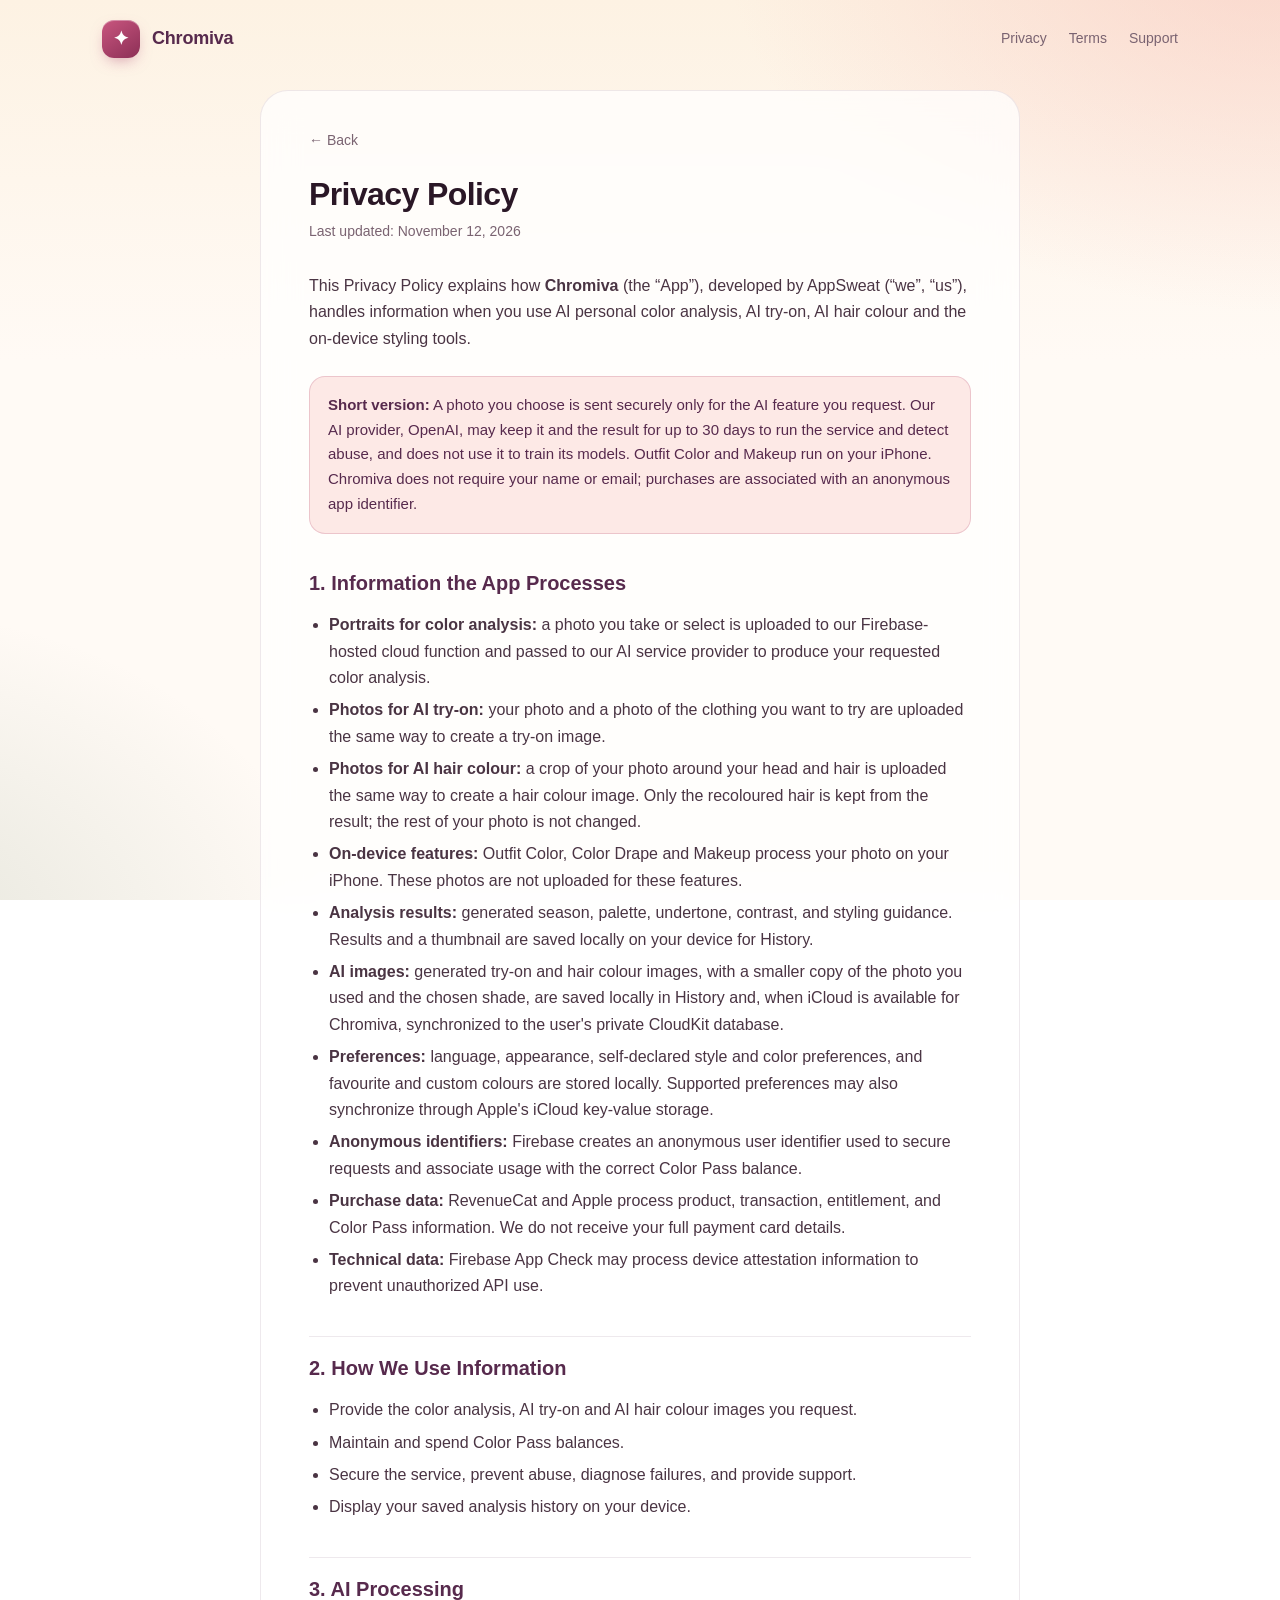
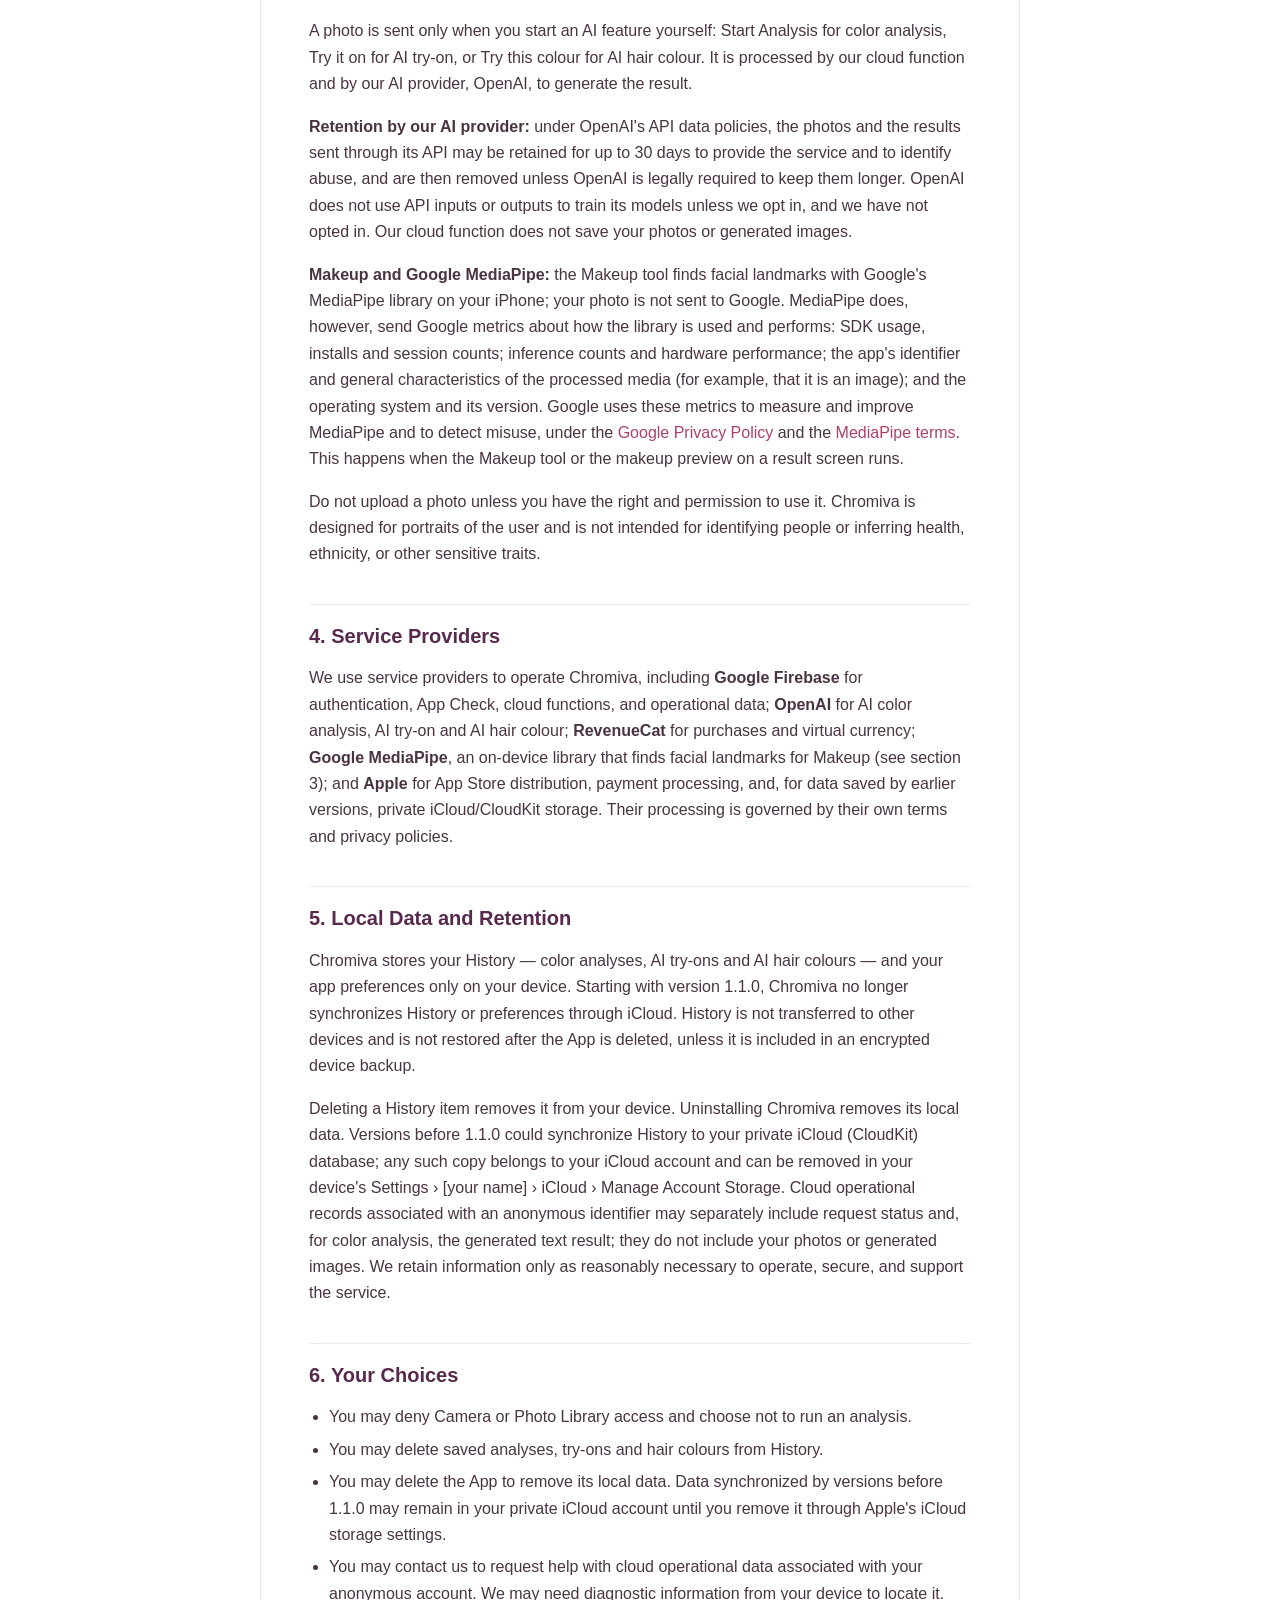
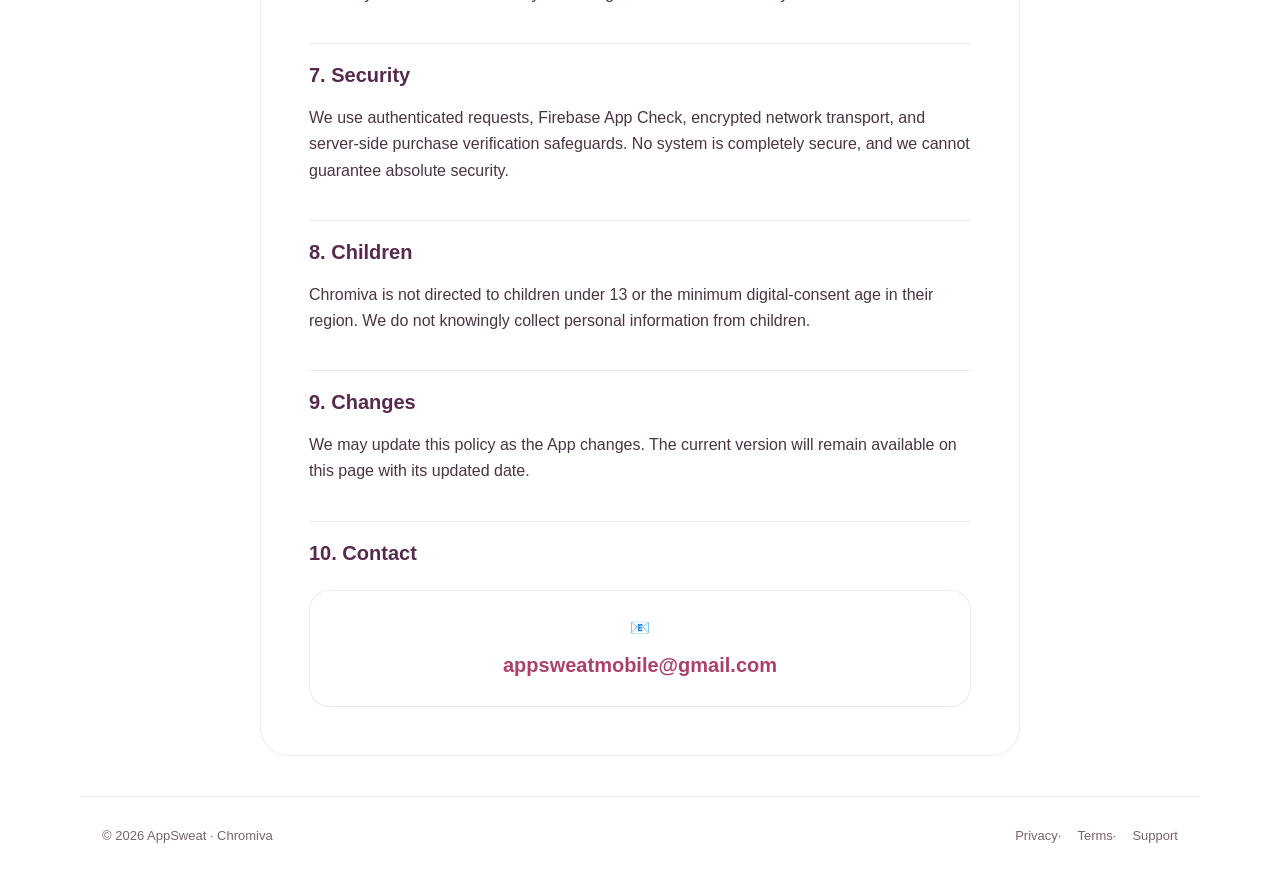
==== commit 78e0d654: "Remove iCloud sync from privacy policy and support Chromiva 1.1.0 keeps History and preferences on t" ====
--- a/privacy.html
+++ b/privacy.html
@@ -3,12 +3,12 @@
 <main class="wrap doc"><a class="back" href="index.html">← Back</a><h1>Privacy Policy</h1><div class="updated">Last updated: November 12, 2026</div>
 <p>This Privacy Policy explains how <strong>Chromiva</strong> (the “App”), developed by AppSweat (“we”, “us”), handles information when you use AI personal color analysis, AI try-on, AI hair colour and the on-device styling tools.</p>
 <div class="callout"><strong>Short version:</strong> A photo you choose is sent securely only for the AI feature you request. Our AI provider, OpenAI, may keep it and the result for up to 30 days to run the service and detect abuse, and does not use it to train its models. Outfit Color and Makeup run on your iPhone. Chromiva does not require your name or email; purchases are associated with an anonymous app identifier.</div>
-<h2>1. Information the App Processes</h2><ul><li><strong>Portraits for color analysis:</strong> a photo you take or select is uploaded to our Firebase-hosted cloud function and passed to our AI service provider to produce your requested color analysis.</li><li><strong>Photos for AI try-on:</strong> your photo and a photo of the clothing you want to try are uploaded the same way to create a try-on image.</li><li><strong>Photos for AI hair colour:</strong> a crop of your photo around your head and hair is uploaded the same way to create a hair colour image. Only the recoloured hair is kept from the result; the rest of your photo is not changed.</li><li><strong>On-device features:</strong> Outfit Color, Color Drape and Makeup process your photo on your iPhone. These photos are not uploaded for these features.</li><li><strong>Analysis results:</strong> generated season, palette, undertone, contrast, and styling guidance. Results and a thumbnail are saved locally for History and, when iCloud is available for Chromiva, synchronized to the user's private CloudKit database.</li><li><strong>AI images:</strong> generated try-on and hair colour images, with a smaller copy of the photo you used and the chosen shade, are saved locally in History and, when iCloud is available for Chromiva, synchronized to the user's private CloudKit database.</li><li><strong>Preferences:</strong> language, appearance, self-declared style and color preferences, and favourite and custom colours are stored locally. Supported preferences may also synchronize through Apple's iCloud key-value storage.</li><li><strong>Anonymous identifiers:</strong> Firebase creates an anonymous user identifier used to secure requests and associate usage with the correct Color Pass balance.</li><li><strong>Purchase data:</strong> RevenueCat and Apple process product, transaction, entitlement, and Color Pass information. We do not receive your full payment card details.</li><li><strong>Technical data:</strong> Firebase App Check may process device attestation information to prevent unauthorized API use.</li></ul>
+<h2>1. Information the App Processes</h2><ul><li><strong>Portraits for color analysis:</strong> a photo you take or select is uploaded to our Firebase-hosted cloud function and passed to our AI service provider to produce your requested color analysis.</li><li><strong>Photos for AI try-on:</strong> your photo and a photo of the clothing you want to try are uploaded the same way to create a try-on image.</li><li><strong>Photos for AI hair colour:</strong> a crop of your photo around your head and hair is uploaded the same way to create a hair colour image. Only the recoloured hair is kept from the result; the rest of your photo is not changed.</li><li><strong>On-device features:</strong> Outfit Color, Color Drape and Makeup process your photo on your iPhone. These photos are not uploaded for these features.</li><li><strong>Analysis results:</strong> generated season, palette, undertone, contrast, and styling guidance. Results and a thumbnail are saved locally on your device for History.</li><li><strong>AI images:</strong> generated try-on and hair colour images, with a smaller copy of the photo you used and the chosen shade, are saved locally in History and, when iCloud is available for Chromiva, synchronized to the user's private CloudKit database.</li><li><strong>Preferences:</strong> language, appearance, self-declared style and color preferences, and favourite and custom colours are stored locally. Supported preferences may also synchronize through Apple's iCloud key-value storage.</li><li><strong>Anonymous identifiers:</strong> Firebase creates an anonymous user identifier used to secure requests and associate usage with the correct Color Pass balance.</li><li><strong>Purchase data:</strong> RevenueCat and Apple process product, transaction, entitlement, and Color Pass information. We do not receive your full payment card details.</li><li><strong>Technical data:</strong> Firebase App Check may process device attestation information to prevent unauthorized API use.</li></ul>
 <h2>2. How We Use Information</h2><ul><li>Provide the color analysis, AI try-on and AI hair colour images you request.</li><li>Maintain and spend Color Pass balances.</li><li>Secure the service, prevent abuse, diagnose failures, and provide support.</li><li>Display your saved analysis history on your device.</li></ul>
 <h2>3. AI Processing</h2><p>A photo is sent only when you start an AI feature yourself: Start Analysis for color analysis, Try it on for AI try-on, or Try this colour for AI hair colour. It is processed by our cloud function and by our AI provider, OpenAI, to generate the result.</p><p><strong>Retention by our AI provider:</strong> under OpenAI's API data policies, the photos and the results sent through its API may be retained for up to 30 days to provide the service and to identify abuse, and are then removed unless OpenAI is legally required to keep them longer. OpenAI does not use API inputs or outputs to train its models unless we opt in, and we have not opted in. Our cloud function does not save your photos or generated images.</p><p><strong>Makeup and Google MediaPipe:</strong> the Makeup tool finds facial landmarks with Google's MediaPipe library on your iPhone; your photo is not sent to Google. MediaPipe does, however, send Google metrics about how the library is used and performs: SDK usage, installs and session counts; inference counts and hardware performance; the app's identifier and general characteristics of the processed media (for example, that it is an image); and the operating system and its version. Google uses these metrics to measure and improve MediaPipe and to detect misuse, under the <a href="https://policies.google.com/privacy">Google Privacy Policy</a> and the <a href="https://ai.google.dev/edge/mediapipe/legal/tos">MediaPipe terms</a>. This happens when the Makeup tool or the makeup preview on a result screen runs.</p><p> Do not upload a photo unless you have the right and permission to use it. Chromiva is designed for portraits of the user and is not intended for identifying people or inferring health, ethnicity, or other sensitive traits.</p>
-<h2>4. Service Providers</h2><p>We use service providers to operate Chromiva, including <strong>Google Firebase</strong> for authentication, App Check, cloud functions, and operational data; <strong>OpenAI</strong> for AI color analysis, AI try-on and AI hair colour; <strong>RevenueCat</strong> for purchases and virtual currency; <strong>Google MediaPipe</strong>, an on-device library that finds facial landmarks for Makeup (see section 3); and <strong>Apple</strong> for App Store distribution, payment processing, and optional private iCloud/CloudKit synchronization. Their processing is governed by their own terms and privacy policies.</p>
-<h2>5. Local Data, iCloud and Retention</h2><p>Chromiva keeps a local replica of your History — color analyses, AI try-ons and AI hair colours — so the App remains usable when offline. If the device is signed in to iCloud and iCloud access is available to Chromiva, Apple CloudKit synchronizes existing and future History records, result data, generated images and photo copies through the user's private database. This private data belongs to the user's iCloud account, counts toward the user's iCloud storage quota, and can be restored on devices using the same account. App preferences may synchronize through iCloud key-value storage. If iCloud is unavailable, Chromiva continues using local storage and resumes synchronization when possible.</p><p>Deleting a History item removes it from the local store and the deletion is synchronized to CloudKit when available. Uninstalling Chromiva removes its local data but does not by itself guarantee immediate deletion of a previously synchronized iCloud copy. Cloud operational records associated with an anonymous identifier may separately include request status and, for color analysis, the generated text result; they do not include your photos or generated images. We retain information only as reasonably necessary to operate, secure, and support the service.</p>
-<h2>6. Your Choices</h2><ul><li>You may deny Camera or Photo Library access and choose not to run an analysis.</li><li>You may delete saved analyses, try-ons and hair colours from History, or delete all of Chromiva's synced data in Settings › iCloud Sync; synchronized deletions are propagated to CloudKit when available.</li><li>You can manage iCloud availability for apps through your device's Apple Account and iCloud settings.</li><li>You may delete the App to remove its local data. Previously synchronized private iCloud data may remain associated with your iCloud account until removed through the App or Apple's iCloud data-management controls.</li><li>You may contact us to request help with cloud operational data associated with your anonymous account. We may need diagnostic information from your device to locate it.</li></ul>
+<h2>4. Service Providers</h2><p>We use service providers to operate Chromiva, including <strong>Google Firebase</strong> for authentication, App Check, cloud functions, and operational data; <strong>OpenAI</strong> for AI color analysis, AI try-on and AI hair colour; <strong>RevenueCat</strong> for purchases and virtual currency; <strong>Google MediaPipe</strong>, an on-device library that finds facial landmarks for Makeup (see section 3); and <strong>Apple</strong> for App Store distribution, payment processing, and, for data saved by earlier versions, private iCloud/CloudKit storage. Their processing is governed by their own terms and privacy policies.</p>
+<h2>5. Local Data and Retention</h2><p>Chromiva stores your History — color analyses, AI try-ons and AI hair colours — and your app preferences only on your device. Starting with version 1.1.0, Chromiva no longer synchronizes History or preferences through iCloud. History is not transferred to other devices and is not restored after the App is deleted, unless it is included in an encrypted device backup.</p><p>Deleting a History item removes it from your device. Uninstalling Chromiva removes its local data. Versions before 1.1.0 could synchronize History to your private iCloud (CloudKit) database; any such copy belongs to your iCloud account and can be removed in your device's Settings › [your name] › iCloud › Manage Account Storage. Cloud operational records associated with an anonymous identifier may separately include request status and, for color analysis, the generated text result; they do not include your photos or generated images. We retain information only as reasonably necessary to operate, secure, and support the service.</p>
+<h2>6. Your Choices</h2><ul><li>You may deny Camera or Photo Library access and choose not to run an analysis.</li><li>You may delete saved analyses, try-ons and hair colours from History.</li><li>You may delete the App to remove its local data. Data synchronized by versions before 1.1.0 may remain in your private iCloud account until you remove it through Apple's iCloud storage settings.</li><li>You may contact us to request help with cloud operational data associated with your anonymous account. We may need diagnostic information from your device to locate it.</li></ul>
 <h2>7. Security</h2><p>We use authenticated requests, Firebase App Check, encrypted network transport, and server-side purchase verification safeguards. No system is completely secure, and we cannot guarantee absolute security.</p>
 <h2>8. Children</h2><p>Chromiva is not directed to children under 13 or the minimum digital-consent age in their region. We do not knowingly collect personal information from children.</p>
 <h2>9. Changes</h2><p>We may update this policy as the App changes. The current version will remain available on this page with its updated date.</p>
